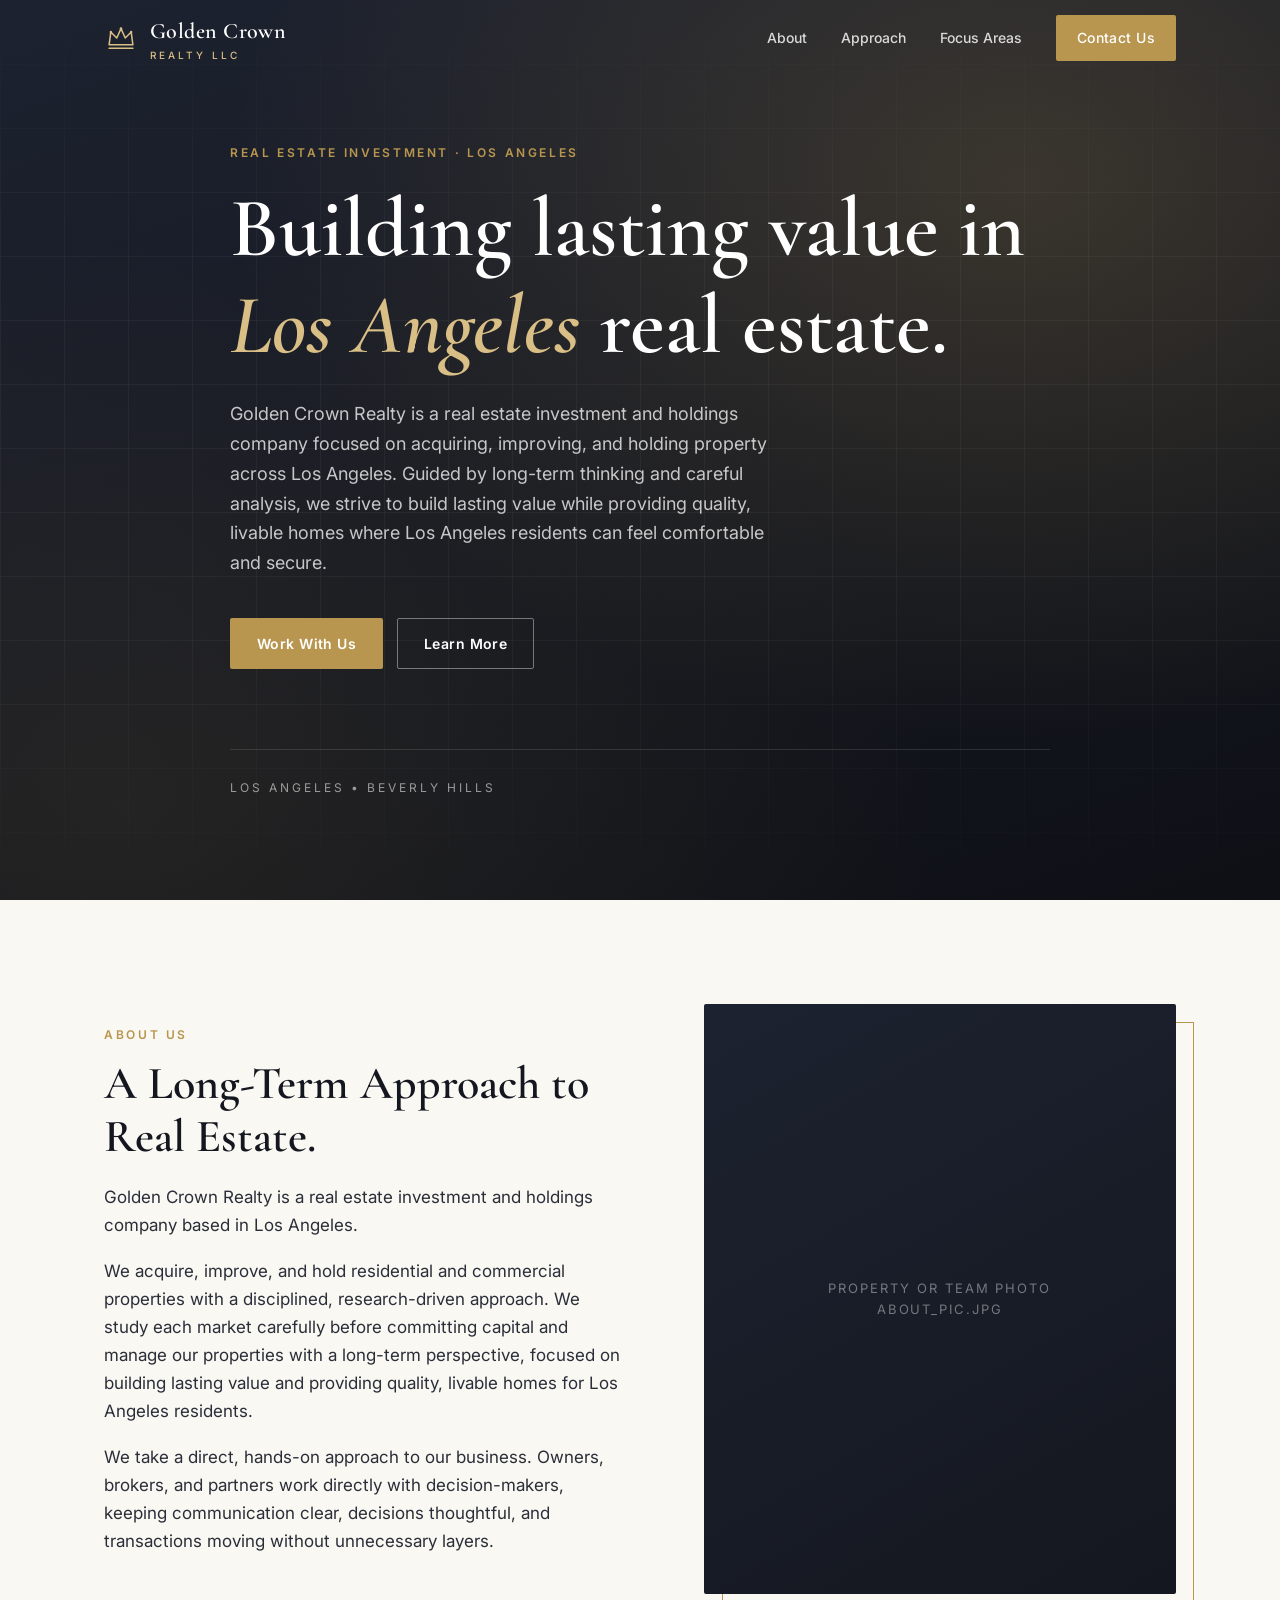
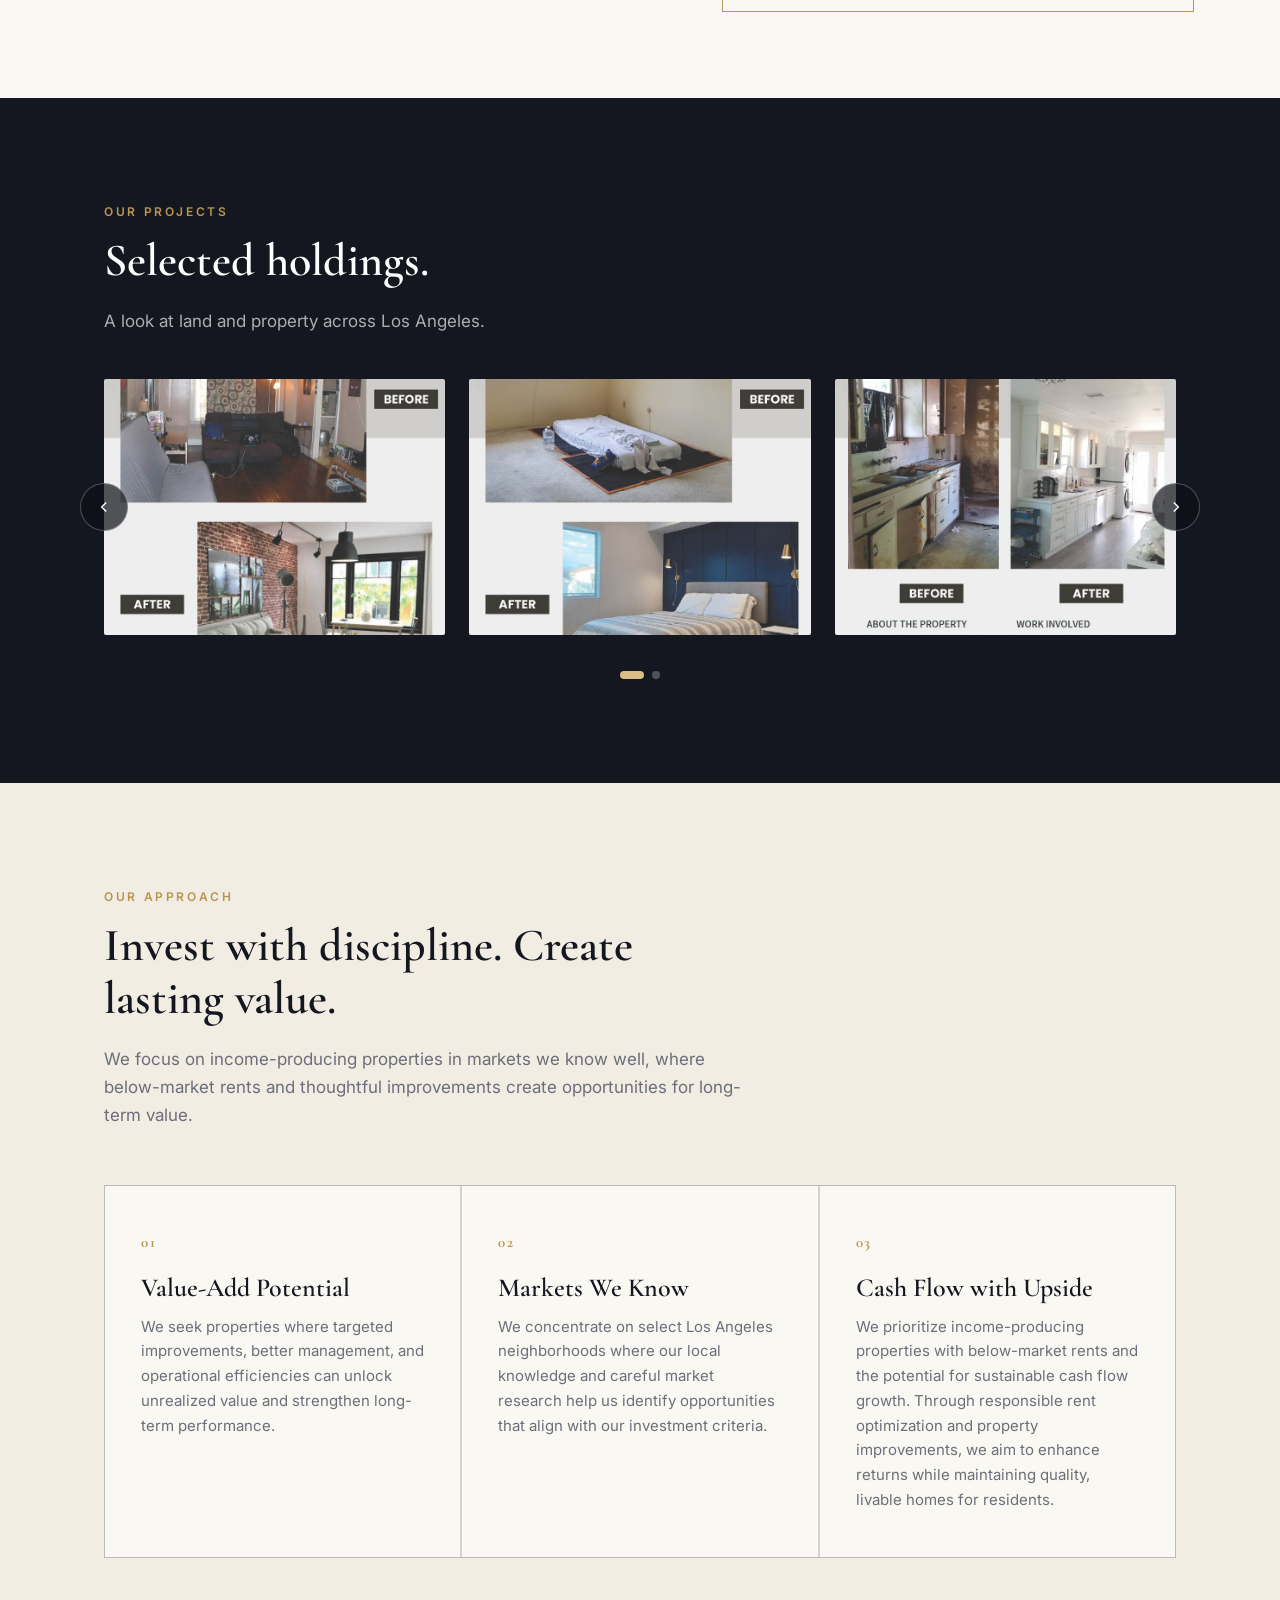
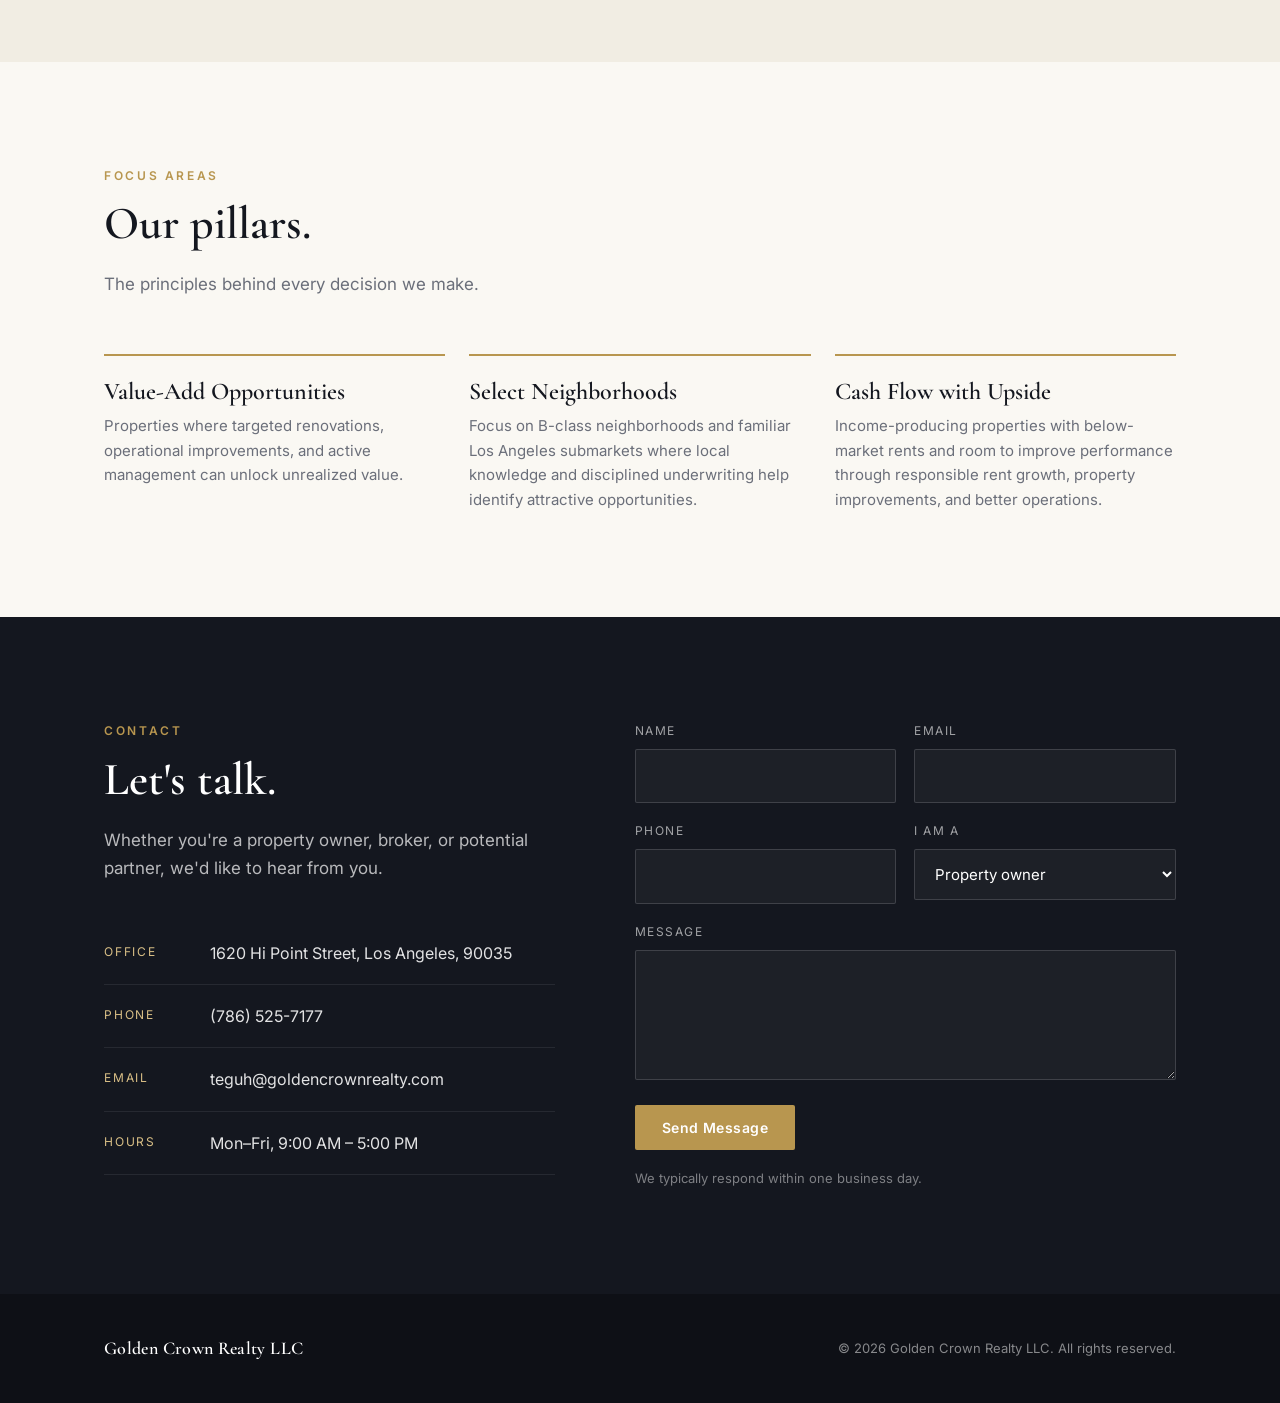
==== index.html @ a33cf779 "Update index.html" ====
<!doctype html>
<html lang="en">
<head>
<meta charset="utf-8">
<meta name="viewport" content="width=device-width, initial-scale=1">
<title>Golden Crown Realty | Los Angeles Real Estate Investment</title>
<meta name="description" content="Golden Crown Realty LLC is a family-owned real estate investment and holdings company focused on Los Angeles land and property.">
<link rel="preconnect" href="https://fonts.googleapis.com">
<link rel="preconnect" href="https://fonts.gstatic.com" crossorigin>
<link href="https://fonts.googleapis.com/css2?family=Cormorant+Garamond:wght@500;600;700&family=Inter:wght@400;500;600&display=swap" rel="stylesheet">
<style>
  /* ============ Theme ============ */
  :root {
    --ink: #14171f;
    --ink-2: #1d2230;
    --paper: #faf8f3;
    --paper-2: #f1ede3;
    --text: #2a2e38;
    --muted: #6b6f7a;
    --gold: #b8964f;
    --gold-light: #d9bf86;
    --line: rgba(20, 23, 31, 0.12);
    --serif: "Cormorant Garamond", Georgia, serif;
    --sans: "Inter", system-ui, -apple-system, sans-serif;
    --max: 1120px;
  }
  * { box-sizing: border-box; margin: 0; padding: 0; }
  html { scroll-behavior: smooth; }
  body { font-family: var(--sans); color: var(--text); background: var(--paper); line-height: 1.65; -webkit-font-smoothing: antialiased; }
  a { color: inherit; text-decoration: none; }
  img { max-width: 100%; display: block; }
  .wrap { max-width: var(--max); margin: 0 auto; padding: 0 24px; }
  .eyebrow { font-size: 12px; letter-spacing: .22em; text-transform: uppercase; color: var(--gold); font-weight: 600; }
  h1, h2, h3 { font-family: var(--serif); font-weight: 600; line-height: 1.15; color: var(--ink); }
  h2 { font-size: clamp(32px, 4vw, 46px); margin: 12px 0 20px; }
  section { padding: 104px 0; }

  /* Placeholder marker: delete the class once real content is in */
  .ph { background: rgba(184, 150, 79, .16); outline: 1px dashed var(--gold); border-radius: 3px; padding: 0 4px; }

  /* ============ Header ============ */
  header { position: fixed; inset: 0 0 auto 0; z-index: 50; transition: background .3s, box-shadow .3s; }
  header.scrolled { background: rgba(20, 23, 31, .96); box-shadow: 0 1px 0 rgba(255,255,255,.06); }
  .nav { display: flex; align-items: center; justify-content: space-between; height: 76px; }
  .brand { display: flex; align-items: center; gap: 12px; color: #fff; }
  .brand svg { width: 34px; height: 34px; }
  .brand-name { font-family: var(--serif); font-size: 22px; font-weight: 600; letter-spacing: .02em; }
  .brand-name span { display: block; font-family: var(--sans); font-size: 10px; letter-spacing: .3em; text-transform: uppercase; color: var(--gold-light); font-weight: 500; margin-top: -2px; }
  .links { display: flex; gap: 34px; align-items: center; }
  .links a { color: rgba(255,255,255,.82); font-size: 14px; font-weight: 500; transition: color .2s; }
  .links a:hover { color: var(--gold-light); }
  .btn { display: inline-block; padding: 13px 26px; font-size: 14px; font-weight: 600; letter-spacing: .03em; border-radius: 2px; transition: all .2s; cursor: pointer; border: 1px solid transparent; font-family: var(--sans); }
  .btn-gold { background: var(--gold); color: #fff; }
  .btn-gold:hover { background: #a3833f; }
  .btn-ghost { border-color: rgba(255,255,255,.4); color: #fff; }
  .btn-ghost:hover { border-color: var(--gold-light); color: var(--gold-light); }
  .links .btn { padding: 10px 20px; color: #fff; }
  .menu-toggle { display: none; background: none; border: 0; color: #fff; cursor: pointer; }

  /* ============ Hero ============ */
  .hero {
    position: relative; min-height: 100vh; display: flex; align-items: center; color: #fff; padding: 140px 0 100px;
    background:
      radial-gradient(ellipse at 80% 20%, rgba(184,150,79,.22), transparent 55%),
      radial-gradient(ellipse at 10% 90%, rgba(184,150,79,.10), transparent 50%),
      linear-gradient(160deg, #1d2230 0%, #14171f 60%, #0e1016 100%);
    overflow: hidden;
  }
  /* Swap in a property photo later:
     .hero { background: linear-gradient(rgba(14,16,22,.7), rgba(14,16,22,.85)), url('images/hero.jpg') center/cover; } */
  .hero-grid { position: absolute; inset: 0; opacity: .07;
    background-image: linear-gradient(rgba(255,255,255,.6) 1px, transparent 1px), linear-gradient(90deg, rgba(255,255,255,.6) 1px, transparent 1px);
    background-size: 64px 64px; mask-image: linear-gradient(to bottom, transparent, #000 30%, #000 70%, transparent); }
  .hero .wrap { position: relative; }
  .hero h1 { color: #fff; font-size: clamp(44px, 7vw, 84px); max-width: 820px; margin: 18px 0 26px; font-weight: 600; }
  .hero h1 em { font-style: italic; color: var(--gold-light); }
  .hero p { font-size: 18px; max-width: 560px; color: rgba(255,255,255,.75); margin-bottom: 40px; }
  .hero-ctas { display: flex; gap: 14px; flex-wrap: wrap; }
  .hero-areas { margin-top: 80px; padding-top: 28px; border-top: 1px solid rgba(255,255,255,.12); font-size: 12px; letter-spacing: .25em; text-transform: uppercase; color: rgba(255,255,255,.55); }

  /* ============ About ============ */
  .about-grid { display: grid; grid-template-columns: 1.1fr 1fr; gap: 80px; align-items: center; }
  .about-text p { margin-bottom: 18px; font-size: 17px; }
  .about-visual { position: relative; aspect-ratio: 4/5; background: linear-gradient(150deg, var(--ink-2), var(--ink)); border-radius: 2px; display: flex; align-items: center; justify-content: center; color: rgba(255,255,255,.4); font-size: 13px; letter-spacing: .15em; text-transform: uppercase; text-align: center; padding: 24px; }
  #about { overflow-x: clip; }
  .about-visual::after { content: ""; position: absolute; inset: 18px -18px -18px 18px; border: 1px solid var(--gold); z-index: -1; }

/* ============ Projects carousel ============ */
  .projects { background: var(--ink); color: #fff; }
  .proj-stage { position: relative; }
  .projects h2 { color: #fff; }
  .proj-head { margin-bottom: 44px; }
  .proj-head p { color: rgba(255,255,255,.65); font-size: 17px; max-width: 520px; }
  .proj-arrow { position: absolute; top: 50%; transform: translateY(-50%); z-index: 2; width: 48px; height: 48px; border-radius: 50%; border: 1px solid rgba(255,255,255,.25); background: rgba(14,16,22,.7); color: #fff; cursor: pointer; display: flex; align-items: center; justify-content: center; transition: all .2s; }
  .proj-arrow.prev { left: -24px; }
  .proj-arrow.next { right: -24px; }
  .proj-arrow:hover { border-color: var(--gold-light); color: var(--gold-light); }
  .proj-track { display: flex; gap: 24px; overflow-x: auto; scroll-snap-type: x mandatory; scroll-behavior: smooth; scrollbar-width: none; -webkit-overflow-scrolling: touch; }
  .proj-track::-webkit-scrollbar { display: none; }
  .proj-card { flex: 0 0 calc((100% - 48px) / 3); scroll-snap-align: start; }
  .proj-img { position: relative; aspect-ratio: 4/3; border-radius: 2px; overflow: hidden; background: linear-gradient(150deg, #262c3c, #1a1e29); display: flex; align-items: center; justify-content: center; color: rgba(255,255,255,.35); font-size: 12px; letter-spacing: .15em; text-transform: uppercase; }
  .proj-img img { position: absolute; inset: 0; width: 100%; height: 100%; object-fit: cover; transition: transform .6s ease; }
  .proj-card:hover .proj-img img { transform: scale(1.04); }
  .proj-dots { display: flex; justify-content: center; gap: 8px; margin-top: 36px; }
  .proj-dot { width: 8px; height: 8px; border-radius: 50%; border: 0; background: rgba(255,255,255,.25); cursor: pointer; padding: 0; transition: all .25s; }
  .proj-dot.active { background: var(--gold-light); width: 24px; border-radius: 4px; }

  /* ============ Approach ============ */
  .approach { background: var(--paper-2); }
  .section-head { max-width: 640px; margin-bottom: 56px; }
  .section-head p { color: var(--muted); font-size: 17px; }
  .cards { display: grid; grid-template-columns: repeat(3, 1fr); gap: 2px; background: var(--line); border: 1px solid var(--line); }
  .card { background: var(--paper); padding: 44px 36px; transition: background .25s; }
  .card:hover { background: #fff; }
  .card-num { font-family: var(--serif); font-size: 15px; color: var(--gold); font-weight: 700; letter-spacing: .1em; }
  .card h3 { font-size: 26px; margin: 18px 0 12px; }
  .card p { color: var(--muted); font-size: 15px; }

  /* ============ Areas ============ */
  .areas-list { display: grid; grid-template-columns: repeat(3, 1fr); gap: 24px; }
  .area { border-top: 2px solid var(--gold); padding-top: 22px; }
  .area h3 { font-size: 24px; margin-bottom: 8px; }
  .area p { color: var(--muted); font-size: 15px; }

  /* ============ Contact ============ */
  .contact { background: var(--ink); color: #fff; }
  .contact h2 { color: #fff; }
  .contact-grid { display: grid; grid-template-columns: 1fr 1.2fr; gap: 80px; }
  .contact-info p.lead { color: rgba(255,255,255,.7); font-size: 17px; margin-bottom: 40px; }
  .info-row { display: flex; gap: 16px; padding: 18px 0; border-bottom: 1px solid rgba(255,255,255,.08); }
  .info-row .k { width: 90px; flex-shrink: 0; font-size: 12px; letter-spacing: .15em; text-transform: uppercase; color: var(--gold-light); padding-top: 2px; }
  .info-row .v { color: rgba(255,255,255,.88); }
  .contact .ph { background: rgba(217,191,134,.14); outline-color: var(--gold-light); }
  form { display: grid; gap: 18px; }
  .row-2 { display: grid; grid-template-columns: 1fr 1fr; gap: 18px; }
  label { display: block; font-size: 12px; letter-spacing: .12em; text-transform: uppercase; color: rgba(255,255,255,.6); margin-bottom: 8px; }
  input, select, textarea { width: 100%; background: rgba(255,255,255,.04); border: 1px solid rgba(255,255,255,.15); color: #fff; padding: 14px 16px; font: inherit; font-size: 15px; border-radius: 2px; transition: border-color .2s; }
  select option { color: var(--ink); }
  input:focus, select:focus, textarea:focus { outline: none; border-color: var(--gold-light); }
  textarea { min-height: 130px; resize: vertical; }
  form .btn { justify-self: start; }
  .form-note { font-size: 13px; color: rgba(255,255,255,.45); }

  /* ============ Footer ============ */
  footer { background: #0e1016; color: rgba(255,255,255,.5); padding: 40px 0; font-size: 13px; }
  .foot { display: flex; justify-content: space-between; gap: 20px; flex-wrap: wrap; align-items: center; }
  .foot .brand-name { font-size: 18px; }

  /* ============ Reveal animation ============ */
  .reveal { opacity: 0; transform: translateY(24px); transition: opacity .8s ease, transform .8s ease; }
  .reveal.in { opacity: 1; transform: none; }
  @media (prefers-reduced-motion: reduce) { .reveal { opacity: 1; transform: none; transition: none; } html { scroll-behavior: auto; } }

  /* ============ Responsive ============ */
  @media (max-width: 900px) {
    section { padding: 80px 0; }
    .about-grid, .contact-grid { grid-template-columns: 1fr; gap: 56px; }
    .about-visual { aspect-ratio: 16/10; }
    .cards, .areas-list { grid-template-columns: 1fr; }
    .proj-card { flex-basis: calc((100% - 24px) / 2); }
    .menu-toggle { display: block; }
    .links { position: fixed; inset: 76px 0 auto 0; background: var(--ink); flex-direction: column; gap: 0; padding: 12px 24px 28px; display: none; }
    .links.open { display: flex; }
    .links a { padding: 14px 0; width: 100%; border-bottom: 1px solid rgba(255,255,255,.06); }
    .links .btn { margin-top: 16px; text-align: center; border: 0; }
  }
  @media (max-width: 560px) {
    .wrap { padding: 0 16px; }
    .row-2 { grid-template-columns: 1fr; }
    .proj-card { flex-basis: 85%; }
    .proj-arrow { display: none; }
  }
</style>
</head>
<body>

<!-- ================= HEADER ================= -->
<header id="top">
  <div class="wrap nav">
    <a href="#top" class="brand" aria-label="Golden Crown Realty home">
      <!-- Placeholder crown mark. Replace with the real logo (e.g. <img src="images/logo.svg">) -->
      <svg viewBox="0 0 40 40" fill="none" aria-hidden="true">
        <path d="M6 28 L8 13 L15 20 L20 9 L25 20 L32 13 L34 28 Z" stroke="#d9bf86" stroke-width="1.8" stroke-linejoin="round"/>
        <path d="M6 32 H34" stroke="#d9bf86" stroke-width="1.8" stroke-linecap="round"/>
        <circle cx="20" cy="9" r="1.6" fill="#d9bf86"/><circle cx="8" cy="13" r="1.4" fill="#d9bf86"/><circle cx="32" cy="13" r="1.4" fill="#d9bf86"/>
      </svg>
      <div class="brand-name">Golden Crown<span>Realty LLC</span></div>
    </a>
    <button class="menu-toggle" aria-label="Open menu" aria-expanded="false">
      <svg width="26" height="26" viewBox="0 0 24 24" fill="none" stroke="currentColor" stroke-width="1.8"><path d="M4 7h16M4 12h16M4 17h16"/></svg>
    </button>
    <nav class="links">
      <a href="#about">About</a>
      <a href="#approach">Approach</a>
      <a href="#focus">Focus Areas</a>
      <a href="#contact" class="btn btn-gold">Contact Us</a>
    </nav>
  </div>
</header>

<!-- ================= HERO ================= -->
<section class="hero">
  <div class="hero-grid"></div>
  <div class="wrap">
    <div class="eyebrow">Real Estate Investment &middot; Los Angeles</div>
    <h1>Building lasting value in <em>Los Angeles</em> real estate.</h1>
    <p>Golden Crown Realty is a real estate investment and holdings company focused on acquiring, improving, and holding property across Los Angeles. Guided by long-term thinking and careful analysis, we strive to build lasting value while providing quality, 
      livable homes where Los Angeles residents can feel comfortable and secure.</p>
    <div class="hero-ctas">
      <a href="#contact" class="btn btn-gold">Work With Us</a>
      <a href="#about" class="btn btn-ghost">Learn More</a>
    </div>
    <div class="hero-areas">Los Angeles &bull; Beverly Hills</div>
  </div>
</section>

<!-- ================= ABOUT ================= -->
<section id="about">
  <div class="wrap about-grid">
    <div class="about-text reveal">
      <div class="eyebrow">About Us</div>
      <h2>A Long-Term Approach to Real Estate.</h2>
      <p>Golden Crown Realty is a real estate investment and holdings company based in Los Angeles.</p>
      <p>We acquire, improve, and hold residential and commercial properties with a disciplined, research-driven approach. We study each market carefully before committing capital and manage our properties with 
        a long-term perspective, focused on building lasting value and providing quality, livable homes for Los Angeles residents.</p>
      <p>We take a direct, hands-on approach to our business. Owners, brokers, and partners work directly with decision-makers, keeping communication clear, decisions thoughtful, and transactions moving without unnecessary layers.</p>
    </div>
    <div class="about-visual reveal">Property or team photo<br>about_pic.jpg</div>
  </div>
</section>

<!-- ================= PROJECTS CAROUSEL ================= -->
<!-- Photos only. Copy one <div class="proj-card"> block per photo, then uncomment its <img> line. -->
<section id="projects" class="projects">
  <div class="wrap">
    <div class="proj-head reveal">
      <div class="eyebrow">Our Projects</div>
      <h2>Selected holdings.</h2>
      <p>A look at land and property across Los Angeles.</p>
    </div>
    <div class="proj-stage">
      <button class="proj-arrow prev" data-dir="-1" aria-label="Previous photo"><svg width="18" height="18" viewBox="0 0 24 24" fill="none" stroke="currentColor" stroke-width="2"><path d="M15 18l-6-6 6-6"/></svg></button>
      <div class="proj-track">
      <div class="proj-card">
        <div class="proj-img">Photo 1
          <img src="proj1.jpg" alt="Golden Crown Realty project">
        </div>
      </div>
      <div class="proj-card">
        <div class="proj-img">Photo 2
          <img src="proj2.jpg" alt="Golden Crown Realty project">
        </div>
      </div>
      <div class="proj-card">
        <div class="proj-img">Photo 3
          <img src="proj3.jpg" alt="Golden Crown Realty project">
        </div>
      </div>
      <div class="proj-card">
        <div class="proj-img">Photo 4
         <img src="proj4.jpg" alt="Golden Crown Realty project">
        </div>
      </div>
      </div>
      <button class="proj-arrow next" data-dir="1" aria-label="Next photo"><svg width="18" height="18" viewBox="0 0 24 24" fill="none" stroke="currentColor" stroke-width="2"><path d="M9 18l6-6-6-6"/></svg></button>
    </div>
    <div class="proj-dots" aria-hidden="true"></div>
  </div>
</section>

<!-- ================= APPROACH ================= -->
<section id="approach" class="approach">
  <div class="wrap">
    <div class="section-head reveal">
      <div class="eyebrow">Our Approach</div>
      <h2>Invest with discipline. Create lasting value.</h2>
      <p>We focus on income-producing properties in markets we know well, where below-market rents and thoughtful improvements create opportunities for long-term value.</p>
    </div>
    <div class="cards">
      <div class="card reveal">
        <div class="card-num">01</div>
        <h3>Value-Add Potential</h3>
        <p>We seek properties where targeted improvements, better management, and operational efficiencies can unlock unrealized value and strengthen long-term performance.</p>
      </div>
      <div class="card reveal">
        <div class="card-num">02</div>
        <h3>Markets We Know</h3>
        <p>We concentrate on select Los Angeles neighborhoods where our local knowledge and careful market research help us identify opportunities that align with our investment criteria.</p>
      </div>
      <div class="card reveal">
        <div class="card-num">03</div>
        <h3>Cash Flow with Upside</h3>
        <p>We prioritize income-producing properties with below-market rents and the potential for sustainable cash flow growth. Through responsible rent optimization and property improvements, we aim to enhance returns while maintaining quality, livable homes for residents.</p>
      </div>
    </div>
  </div>
</section>

<!-- ================= FOCUS AREAS ================= -->
<section id="focus">
  <div class="wrap">
    <div class="section-head reveal">
      <div class="eyebrow">Focus Areas</div>
      <h2>Our pillars.</h2>
      <p>The principles behind every decision we make.</p>
    </div>
    <div class="areas-list">
      <div class="area reveal"><h3>⁠Value-Add Opportunities</h3><p>Properties where targeted renovations, operational improvements, and active management can unlock unrealized value.</p></div>
      <div class="area reveal"><h3>Select Neighborhoods</h3><p>Focus on B-class neighborhoods and familiar Los Angeles submarkets where local knowledge and disciplined underwriting help identify attractive opportunities.</p></div>
      <div class="area reveal"><h3>Cash Flow with Upside</h3><p>Income-producing properties with below-market rents and room to improve performance through responsible rent growth, property improvements, and better operations.</p></div>
    </div>
  </div>
</section>

<!-- ================= CONTACT ================= -->
<section id="contact" class="contact">
  <div class="wrap contact-grid">
    <div class="contact-info reveal">
      <div class="eyebrow">Contact</div>
      <h2>Let's talk.</h2>
      <p class="lead">Whether you're a property owner, broker, or potential partner, we'd like to hear from you.</p>
      <div class="info-row"><div class="k">Office</div><div class="v">1620 Hi Point Street, Los Angeles, 90035</div></div>
      <div class="info-row"><div class="k">Phone</div><div class="v">(786) 525-7177</div></div>
      <div class="info-row"><div class="k">Email</div><div class="v">teguh@goldencrownrealty.com</div></div>
      <div class="info-row"><div class="k">Hours</div><div class="v">Mon&ndash;Fri, 9:00 AM &ndash; 5:00 PM</div></div>
    </div>

    <!--
      FORM SETUP: static sites can't send email on their own.
      Easiest options:
        - Netlify: add  data-netlify="true"  to the <form> tag and host on Netlify. Submissions appear in the Netlify dashboard.
        - Formspree: sign up free at formspree.io and replace the action URL below with your form endpoint.
    -->
    <form class="reveal" action="https://formspree.io/f/YOUR_FORM_ID" method="POST">
      <div class="row-2">
        <div><label for="name">Name</label><input id="name" name="name" required></div>
        <div><label for="email">Email</label><input id="email" name="email" type="email" required></div>
      </div>
      <div class="row-2">
        <div><label for="phone">Phone</label><input id="phone" name="phone" type="tel"></div>
        <div>
          <label for="topic">I am a</label>
          <select id="topic" name="topic">
            <option>Property owner</option>
            <option>Broker / agent</option>
            <option>Investor / partner</option>
            <option>Other</option>
          </select>
        </div>
      </div>
      <div><label for="message">Message</label><textarea id="message" name="message" required></textarea></div>
      <button type="submit" class="btn btn-gold">Send Message</button>
      <p class="form-note">We typically respond within one business day.</p>
    </form>
  </div>
</section>

<!-- ================= FOOTER ================= -->
<footer>
  <div class="wrap foot">
    <div class="brand-name" style="color:#fff">Golden Crown Realty LLC</div>
    <div>&copy; <span id="year">2026</span> Golden Crown Realty LLC. All rights reserved.</div>
  </div>
</footer>

<script>
  // Header background on scroll
  const header = document.querySelector('header');
  const onScroll = () => header.classList.toggle('scrolled', window.scrollY > 40);
  onScroll(); window.addEventListener('scroll', onScroll, { passive: true });

  // Mobile menu
  const toggle = document.querySelector('.menu-toggle');
  const links = document.querySelector('.links');
  toggle.addEventListener('click', () => {
    const open = links.classList.toggle('open');
    toggle.setAttribute('aria-expanded', open);
    header.classList.add('scrolled');
  });
  links.querySelectorAll('a').forEach(a => a.addEventListener('click', () => links.classList.remove('open')));

  // Reveal on scroll
  const io = new IntersectionObserver(entries => {
    entries.forEach(e => { if (e.isIntersecting) { e.target.classList.add('in'); io.unobserve(e.target); } });
  }, { threshold: 0.12 });
  document.querySelectorAll('.reveal').forEach(el => io.observe(el));

  // Projects carousel: auto-advances, loops, pauses on hover/touch/focus
  (() => {
    const track = document.querySelector('.proj-track');
    if (!track) return;
    const cards = [...track.children];
    const dotsWrap = document.querySelector('.proj-dots');
    const stepSize = () => cards[0].offsetWidth + parseFloat(getComputedStyle(track).gap || 0);
    const maxScroll = () => track.scrollWidth - track.clientWidth;
    const go = dir => {
      if (dir > 0 && track.scrollLeft >= maxScroll() - 5) track.scrollTo({ left: 0 });
      else if (dir < 0 && track.scrollLeft <= 5) track.scrollTo({ left: maxScroll() });
      else track.scrollBy({ left: dir * stepSize() });
    };
    // dots: one per reachable position
    const buildDots = () => {
      const count = Math.round(maxScroll() / stepSize()) + 1;
      dotsWrap.innerHTML = '';
      for (let i = 0; i < count; i++) {
        const d = document.createElement('button');
        d.className = 'proj-dot';
        d.addEventListener('click', () => track.scrollTo({ left: i * stepSize() }));
        dotsWrap.appendChild(d);
      }
      updateDots();
    };
    const updateDots = () => {
      const i = Math.round(track.scrollLeft / stepSize());
      [...dotsWrap.children].forEach((d, n) => d.classList.toggle('active', n === i));
    };
    track.addEventListener('scroll', updateDots, { passive: true });
    window.addEventListener('resize', buildDots);
    buildDots();
    document.querySelectorAll('.proj-arrow').forEach(b => b.addEventListener('click', () => { go(+b.dataset.dir); pause(8000); }));

    // autoplay
    const reduced = window.matchMedia('(prefers-reduced-motion: reduce)').matches;
    let held = false, until = 0;
    const pause = ms => { until = Date.now() + ms; };
    const section = document.getElementById('projects');
    section.addEventListener('mouseenter', () => held = true);
    section.addEventListener('mouseleave', () => held = false);
    section.addEventListener('focusin', () => held = true);
    section.addEventListener('focusout', () => held = false);
    track.addEventListener('touchstart', () => pause(8000), { passive: true });
    if (!reduced) setInterval(() => {
      if (held || document.hidden || Date.now() < until) return;
      go(1);
    }, 4500);
  })();

  document.getElementById('year').textContent = new Date().getFullYear();
</script>
</body>
</html>
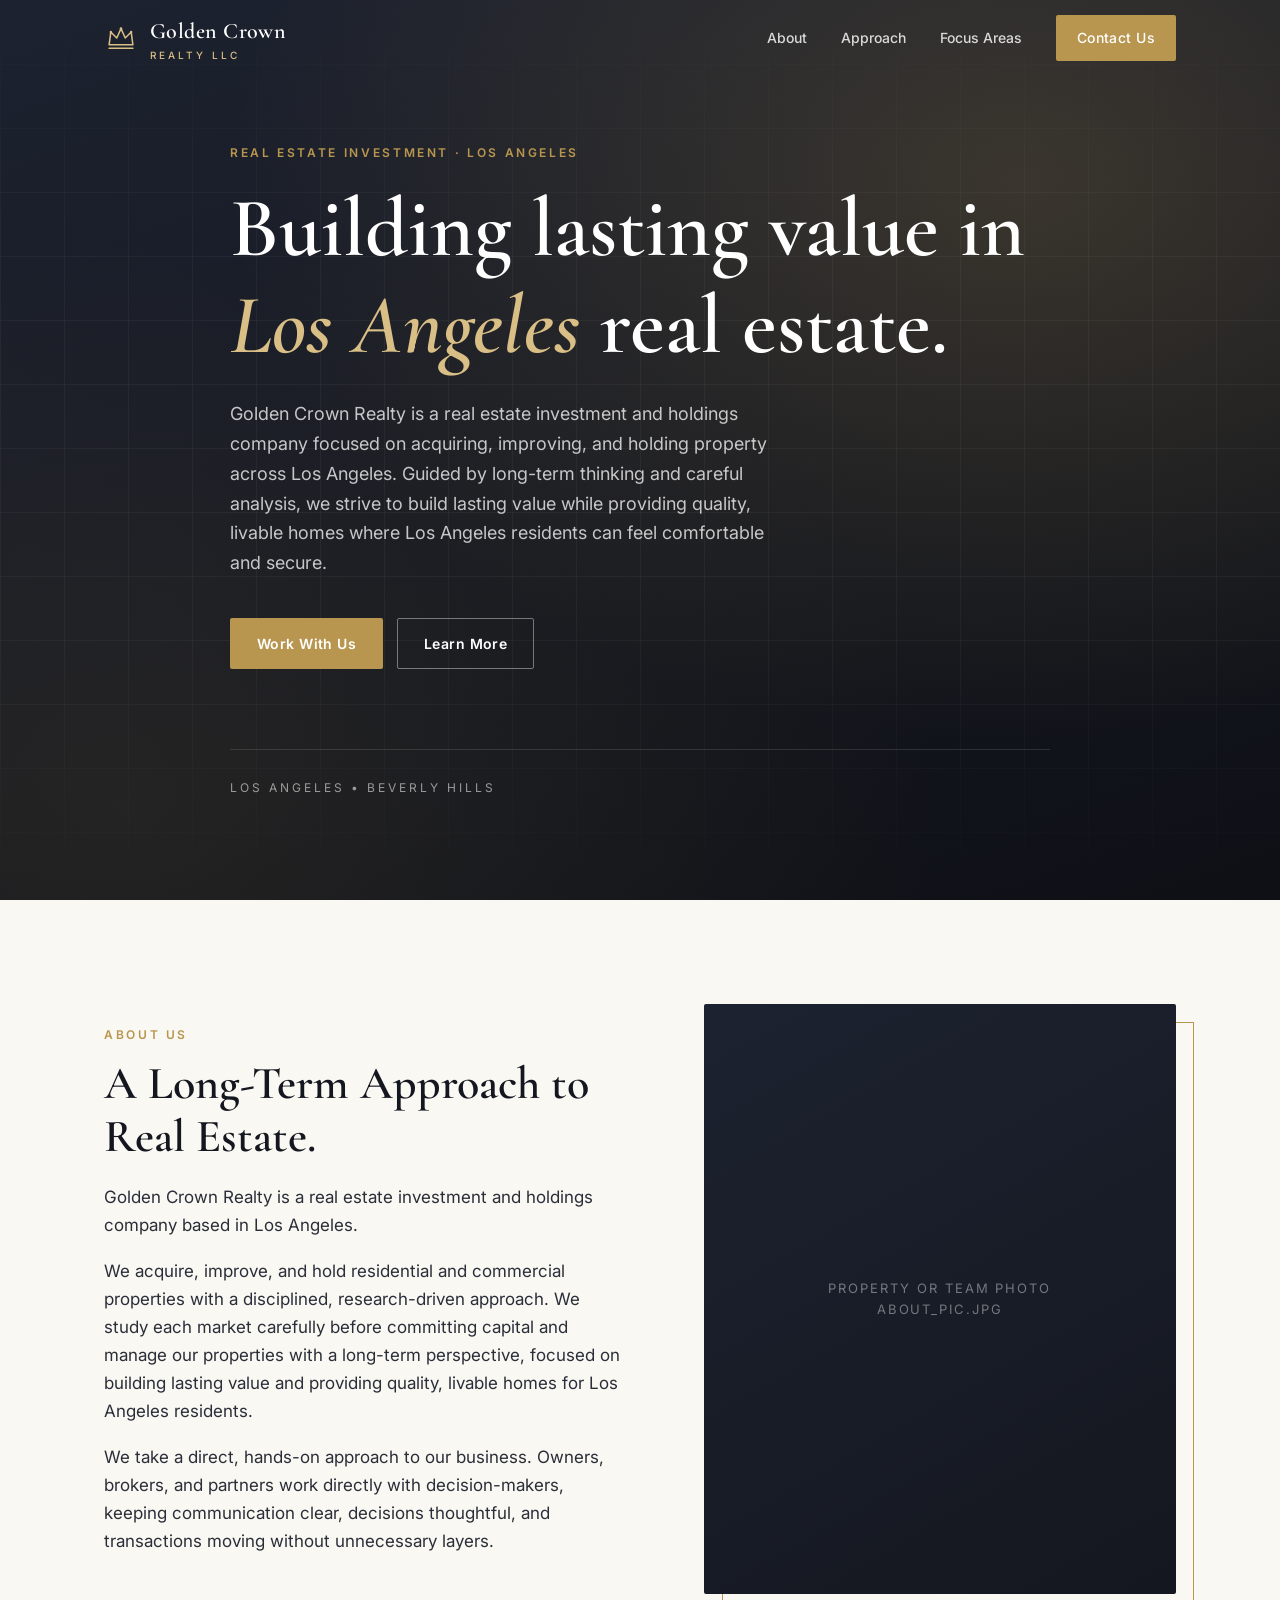
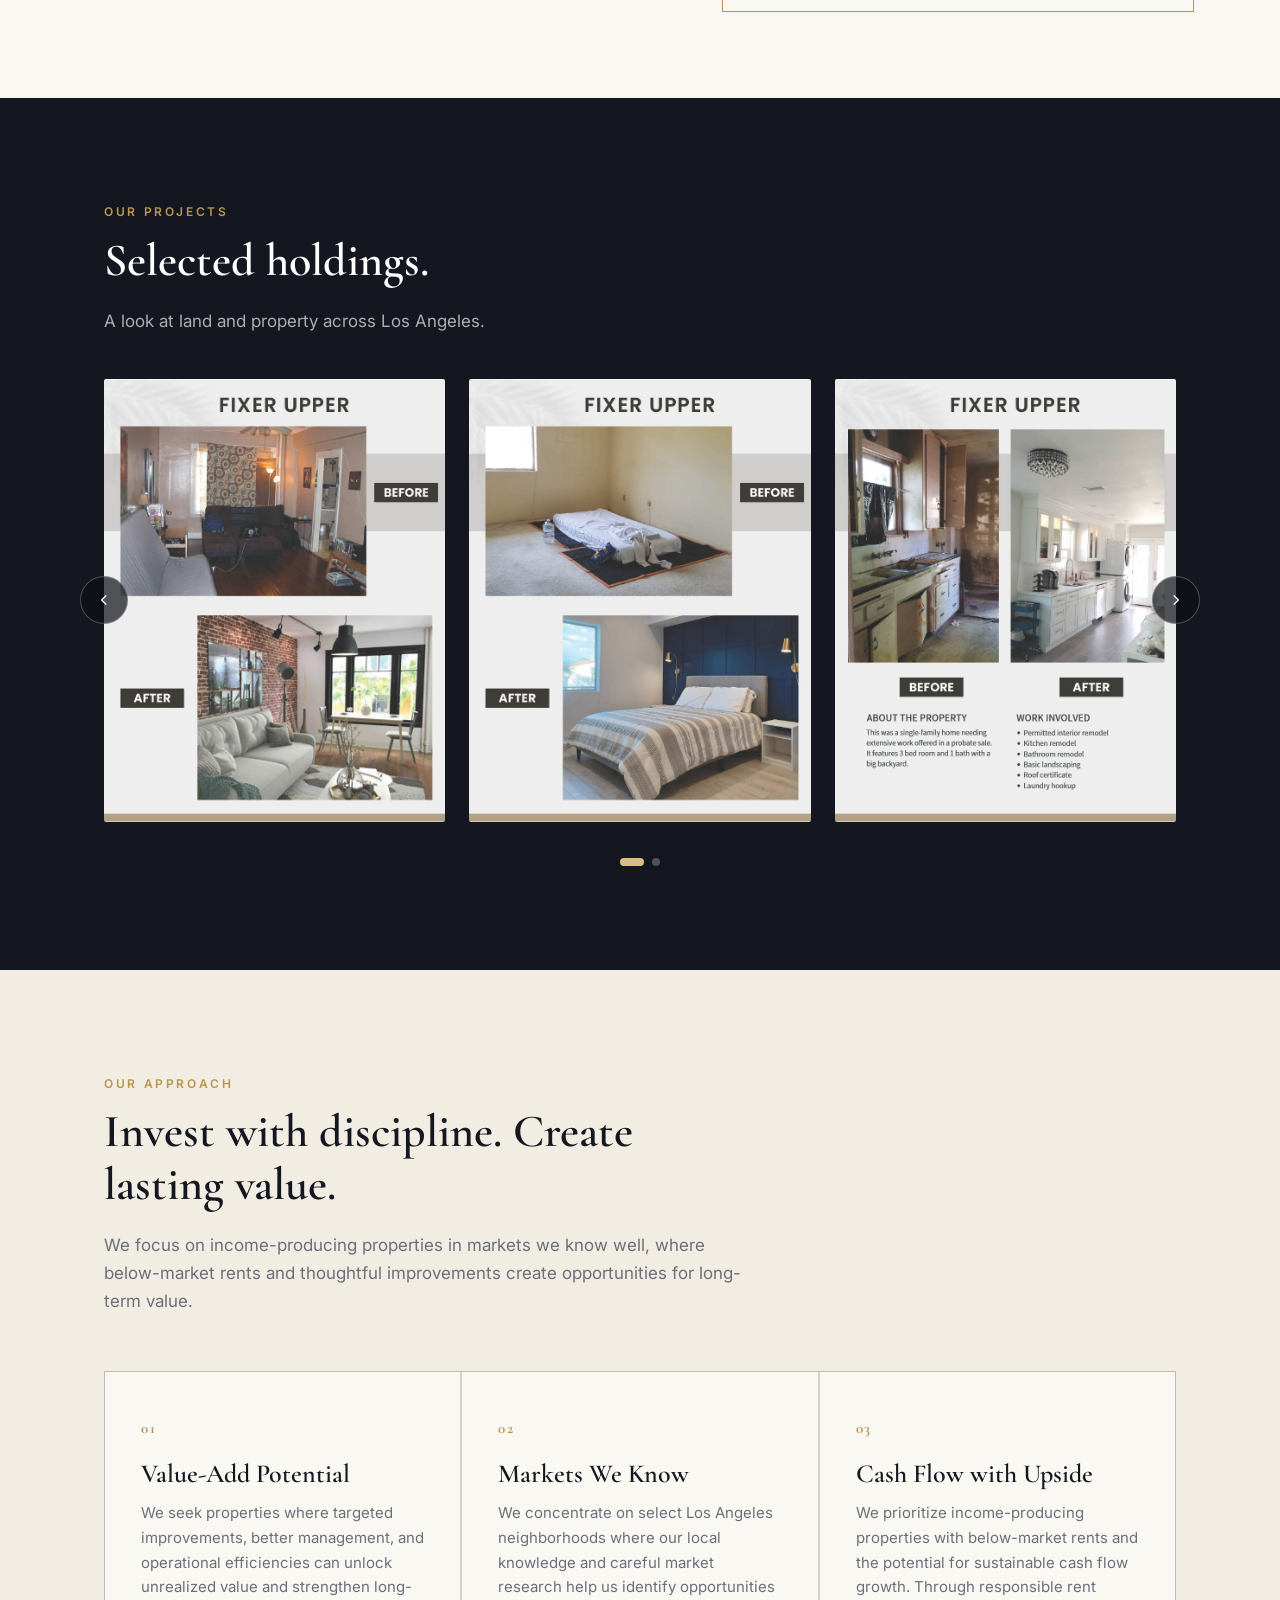
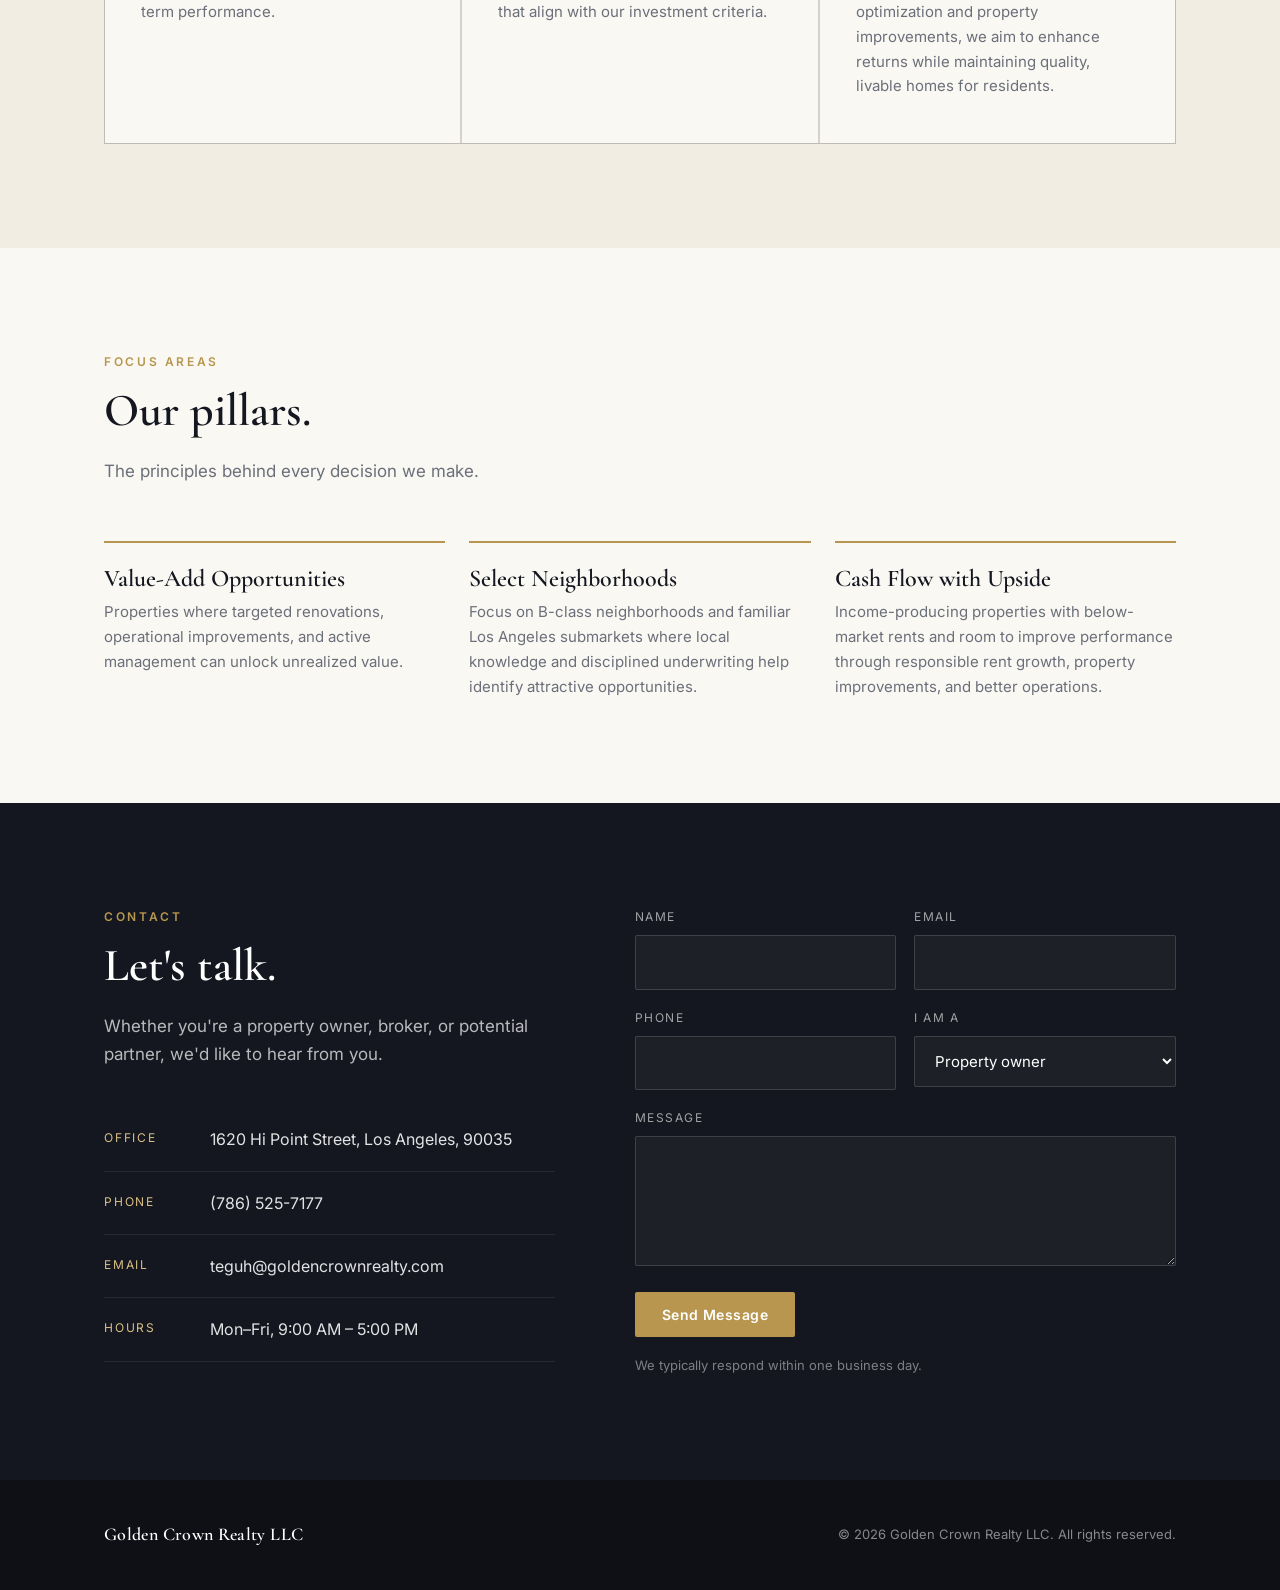
==== commit 5f11acfe: "Update index.html" ====
--- a/index.html
+++ b/index.html
@@ -98,7 +98,7 @@
   .proj-track { display: flex; gap: 24px; overflow-x: auto; scroll-snap-type: x mandatory; scroll-behavior: smooth; scrollbar-width: none; -webkit-overflow-scrolling: touch; }
   .proj-track::-webkit-scrollbar { display: none; }
   .proj-card { flex: 0 0 calc((100% - 48px) / 3); scroll-snap-align: start; }
-  .proj-img { position: relative; aspect-ratio: 4/3; border-radius: 2px; overflow: hidden; background: linear-gradient(150deg, #262c3c, #1a1e29); display: flex; align-items: center; justify-content: center; color: rgba(255,255,255,.35); font-size: 12px; letter-spacing: .15em; text-transform: uppercase; }
+  .proj-img { position: relative; aspect-ratio: 790/1024; border-radius: 2px; overflow: hidden; background: linear-gradient(150deg, #262c3c, #1a1e29); display: flex; align-items: center; justify-content: center; color: rgba(255,255,255,.35); font-size: 12px; letter-spacing: .15em; text-transform: uppercase; }
   .proj-img img { position: absolute; inset: 0; width: 100%; height: 100%; object-fit: cover; transition: transform .6s ease; }
   .proj-card:hover .proj-img img { transform: scale(1.04); }
   .proj-dots { display: flex; justify-content: center; gap: 8px; margin-top: 36px; }
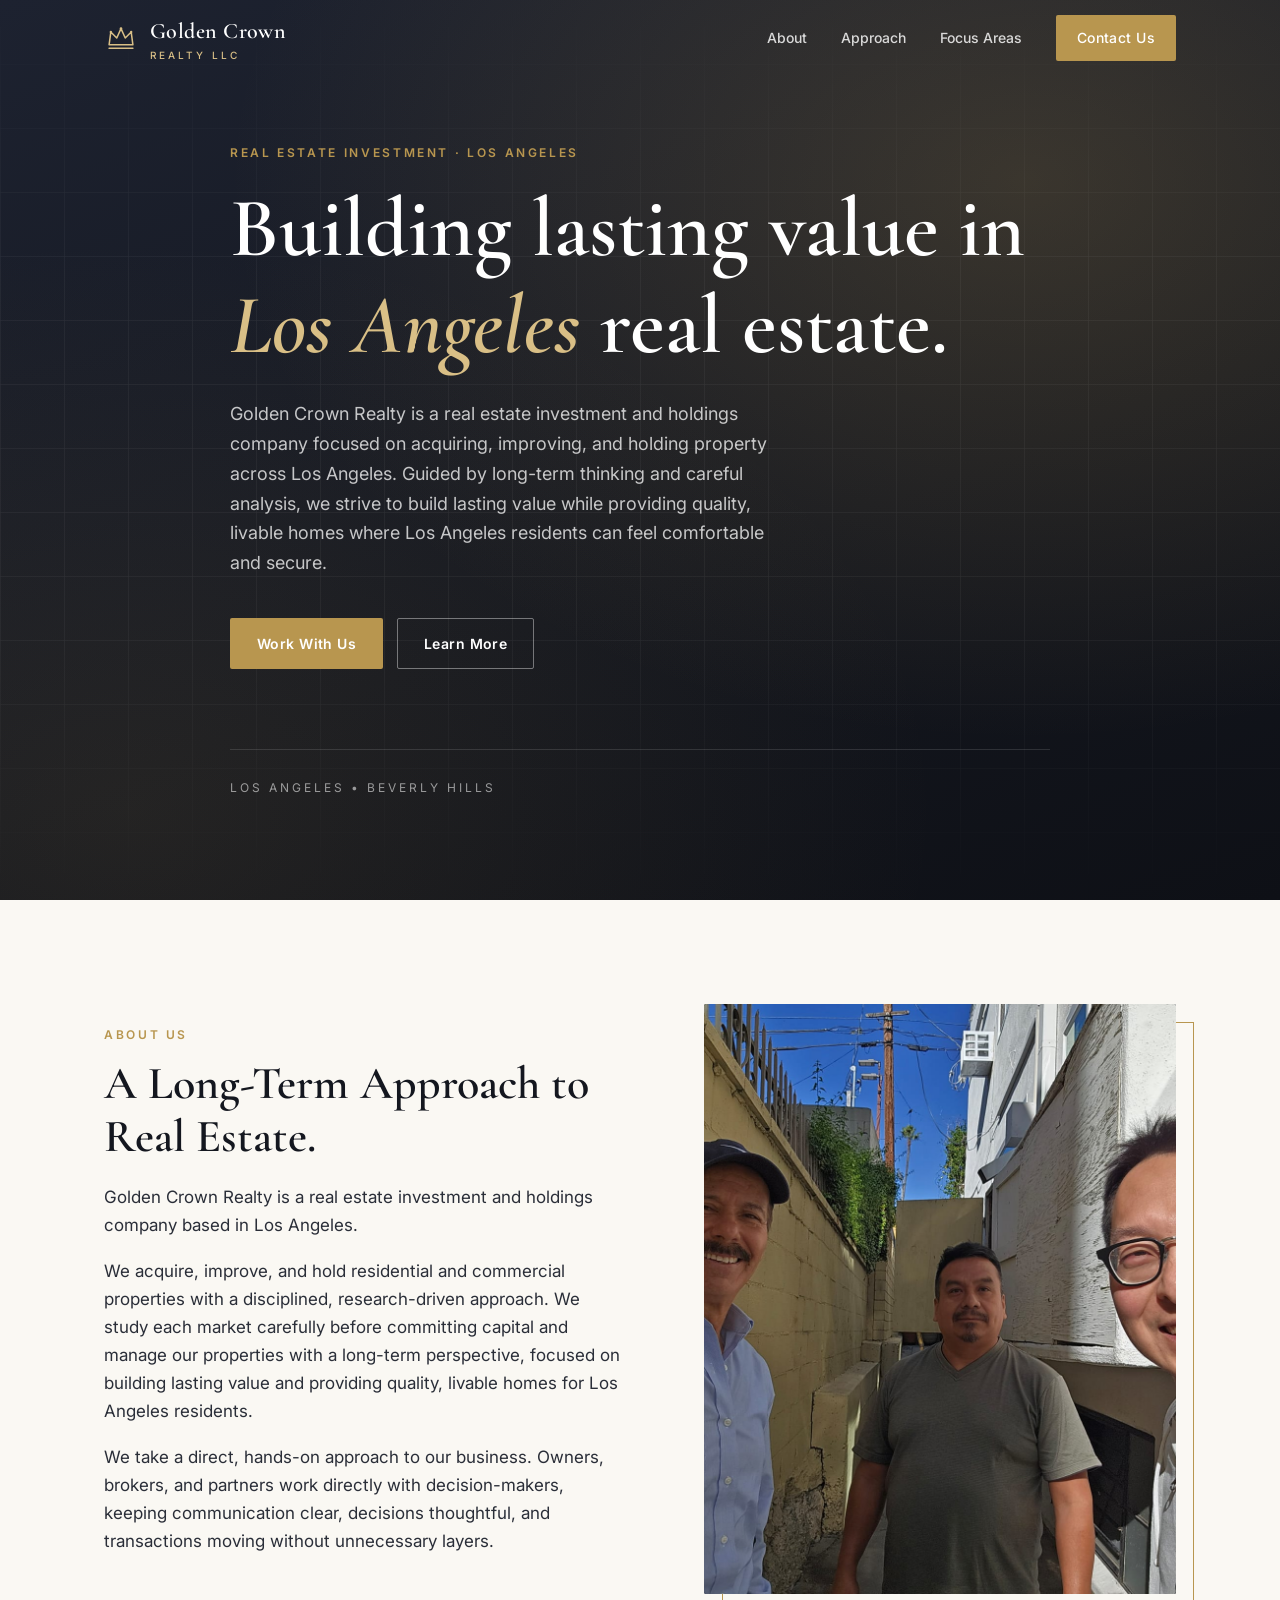
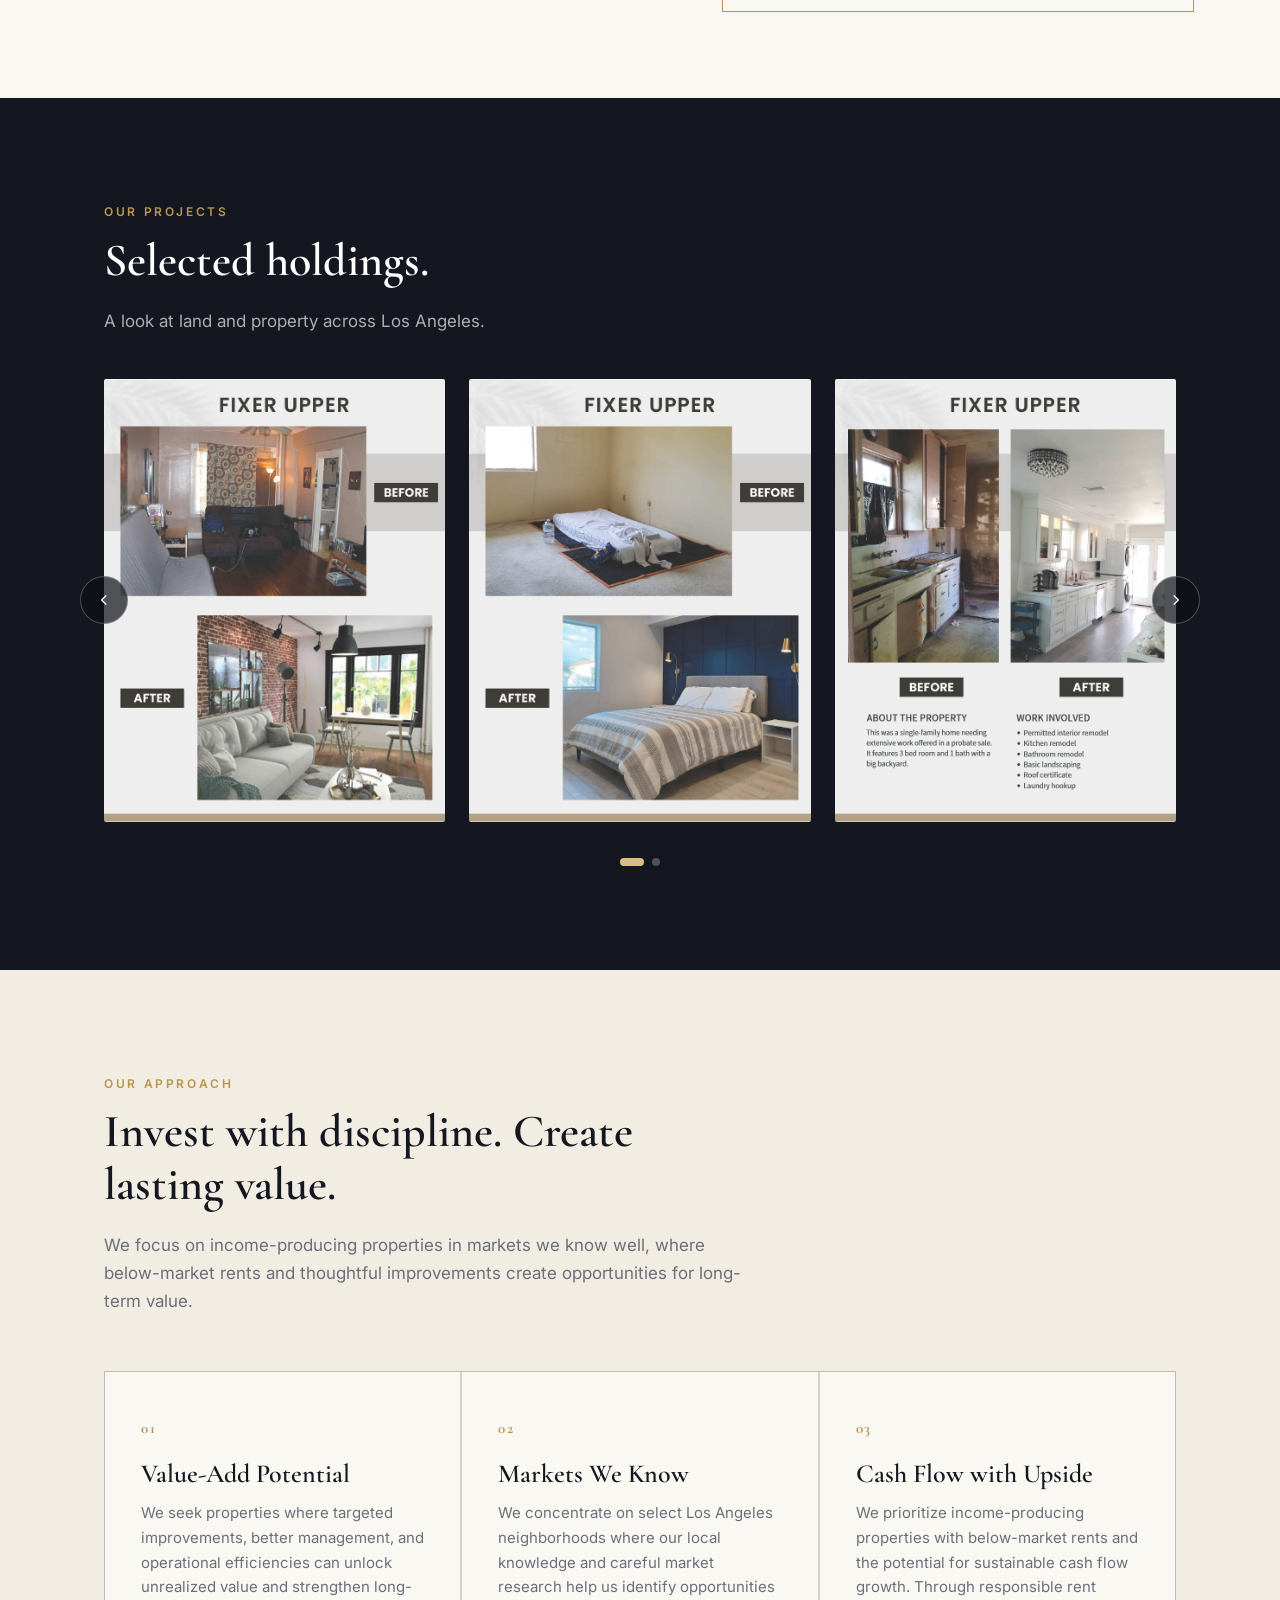
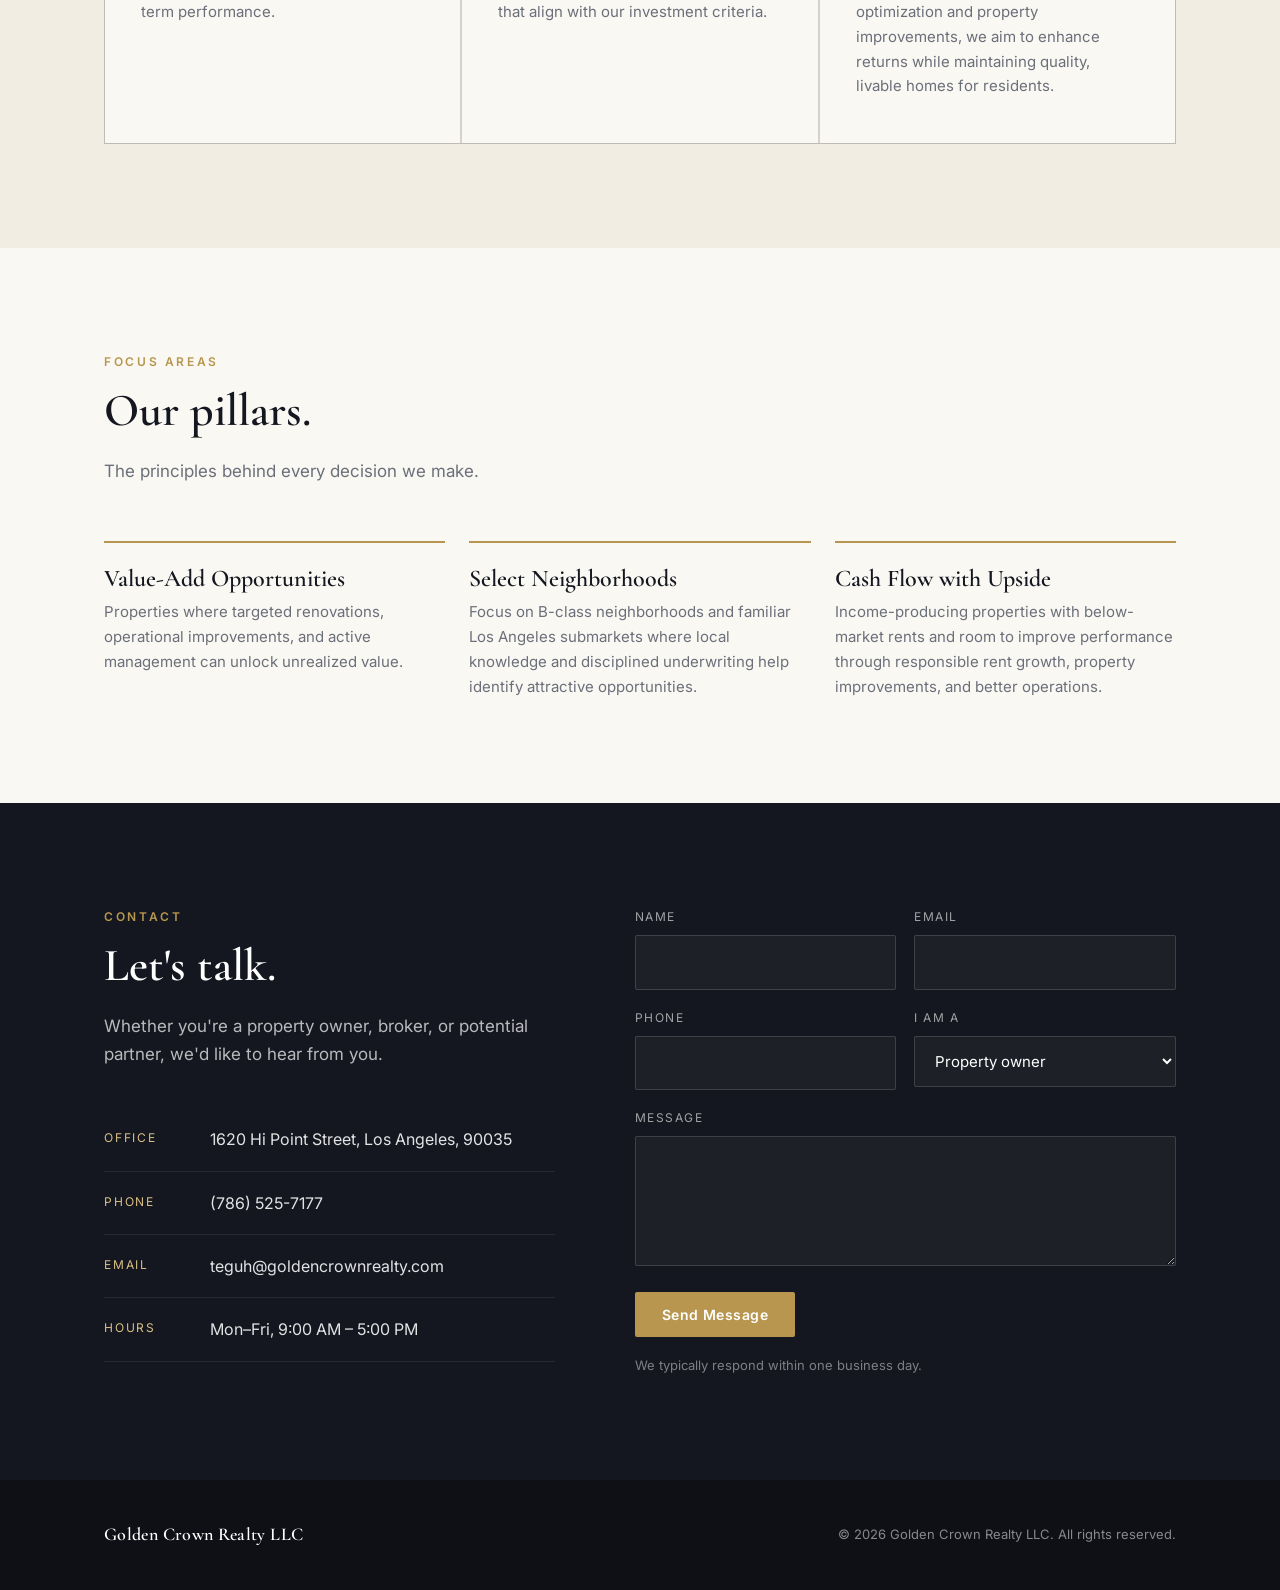
==== commit acb5382e: "Update index.html" ====
--- a/index.html
+++ b/index.html
@@ -84,6 +84,7 @@
   .about-visual { position: relative; aspect-ratio: 4/5; background: linear-gradient(150deg, var(--ink-2), var(--ink)); border-radius: 2px; display: flex; align-items: center; justify-content: center; color: rgba(255,255,255,.4); font-size: 13px; letter-spacing: .15em; text-transform: uppercase; text-align: center; padding: 24px; }
   #about { overflow-x: clip; }
   .about-visual::after { content: ""; position: absolute; inset: 18px -18px -18px 18px; border: 1px solid var(--gold); z-index: -1; }
+  .about-visual img { position: absolute; inset: 0; width: 100%; height: 100%; object-fit: cover; border-radius: 2px; }
 
 /* ============ Projects carousel ============ */
   .projects { background: var(--ink); color: #fff; }
@@ -225,7 +226,7 @@
         a long-term perspective, focused on building lasting value and providing quality, livable homes for Los Angeles residents.</p>
       <p>We take a direct, hands-on approach to our business. Owners, brokers, and partners work directly with decision-makers, keeping communication clear, decisions thoughtful, and transactions moving without unnecessary layers.</p>
     </div>
-    <div class="about-visual reveal">Property or team photo<br>about_pic.jpg</div>
+    <div class="about-visual reveal"><img src="about_pic.jpg" alt="Golden Crown Realty About"></div>
   </div>
 </section>
 
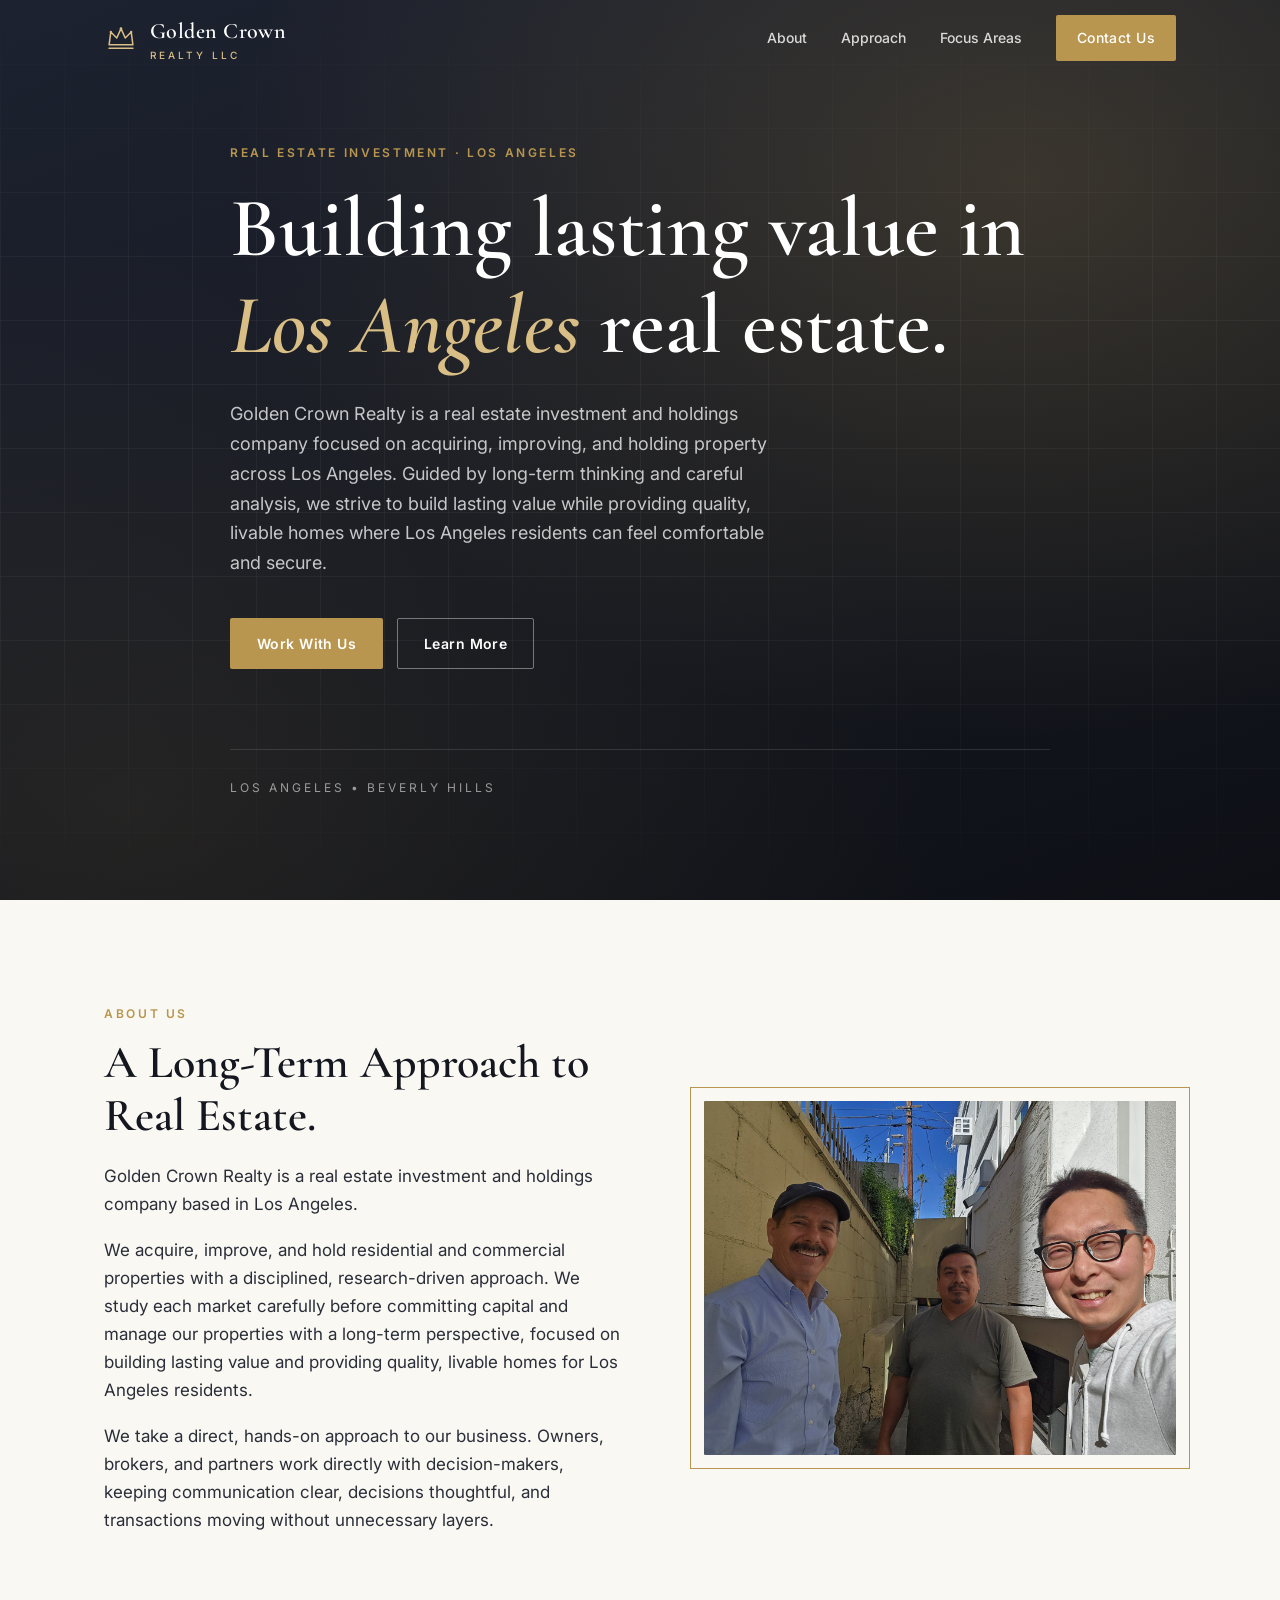
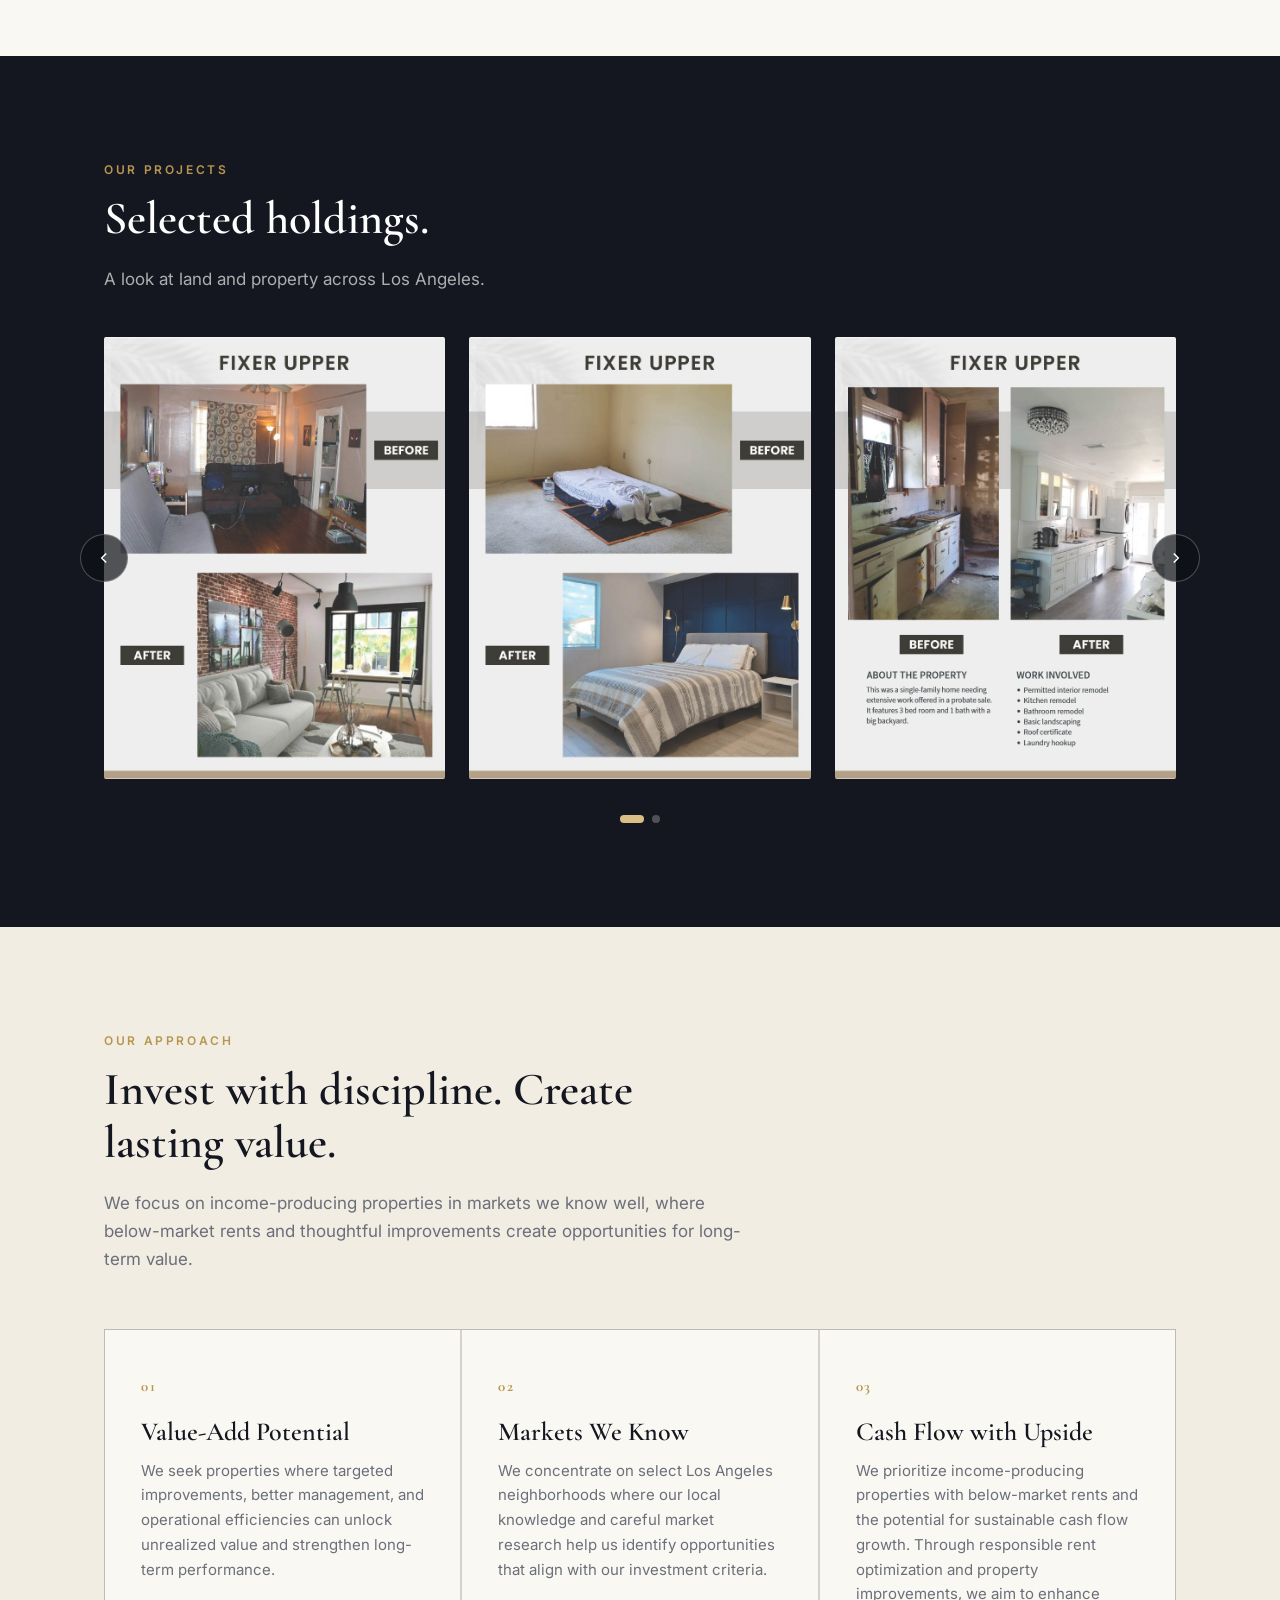
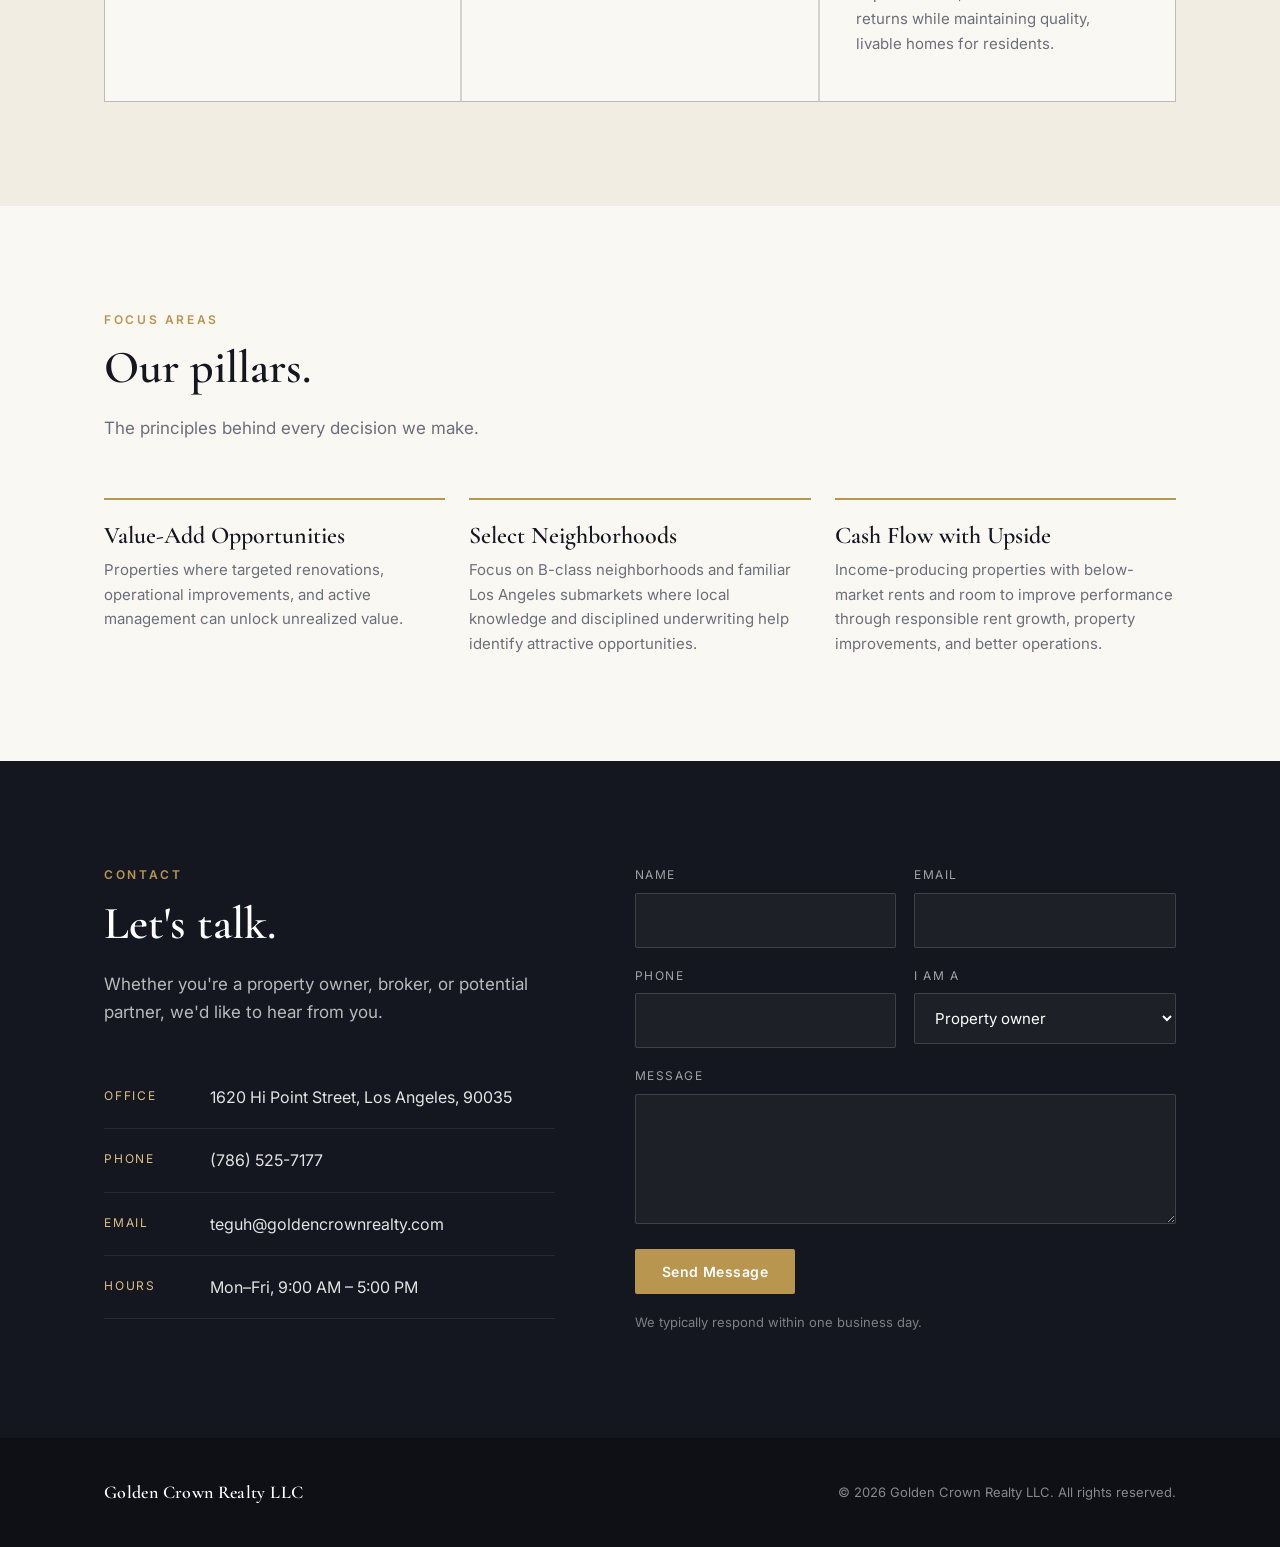
==== commit e28a02ba: "Update index.html" ====
--- a/index.html
+++ b/index.html
@@ -81,9 +81,9 @@
   /* ============ About ============ */
   .about-grid { display: grid; grid-template-columns: 1.1fr 1fr; gap: 80px; align-items: center; }
   .about-text p { margin-bottom: 18px; font-size: 17px; }
-  .about-visual { position: relative; aspect-ratio: 4/5; background: linear-gradient(150deg, var(--ink-2), var(--ink)); border-radius: 2px; display: flex; align-items: center; justify-content: center; color: rgba(255,255,255,.4); font-size: 13px; letter-spacing: .15em; text-transform: uppercase; text-align: center; padding: 24px; }
+  .about-visual { position: relative; aspect-ratio: 4/3; background: linear-gradient(150deg, var(--ink-2), var(--ink)); border-radius: 2px; display: flex; align-items: center; justify-content: center; color: rgba(255,255,255,.4); font-size: 13px; letter-spacing: .15em; text-transform: uppercase; text-align: center; padding: 24px; }
   #about { overflow-x: clip; }
-  .about-visual::after { content: ""; position: absolute; inset: 18px -18px -18px 18px; border: 1px solid var(--gold); z-index: -1; }
+  .about-visual::after { content: ""; position: absolute; inset: -14px; border: 1px solid var(--gold); z-index: -1; }
   .about-visual img { position: absolute; inset: 0; width: 100%; height: 100%; object-fit: cover; border-radius: 2px; }
 
 /* ============ Projects carousel ============ */
@@ -156,7 +156,6 @@
   @media (max-width: 900px) {
     section { padding: 80px 0; }
     .about-grid, .contact-grid { grid-template-columns: 1fr; gap: 56px; }
-    .about-visual { aspect-ratio: 16/10; }
     .cards, .areas-list { grid-template-columns: 1fr; }
     .proj-card { flex-basis: calc((100% - 24px) / 2); }
     .menu-toggle { display: block; }
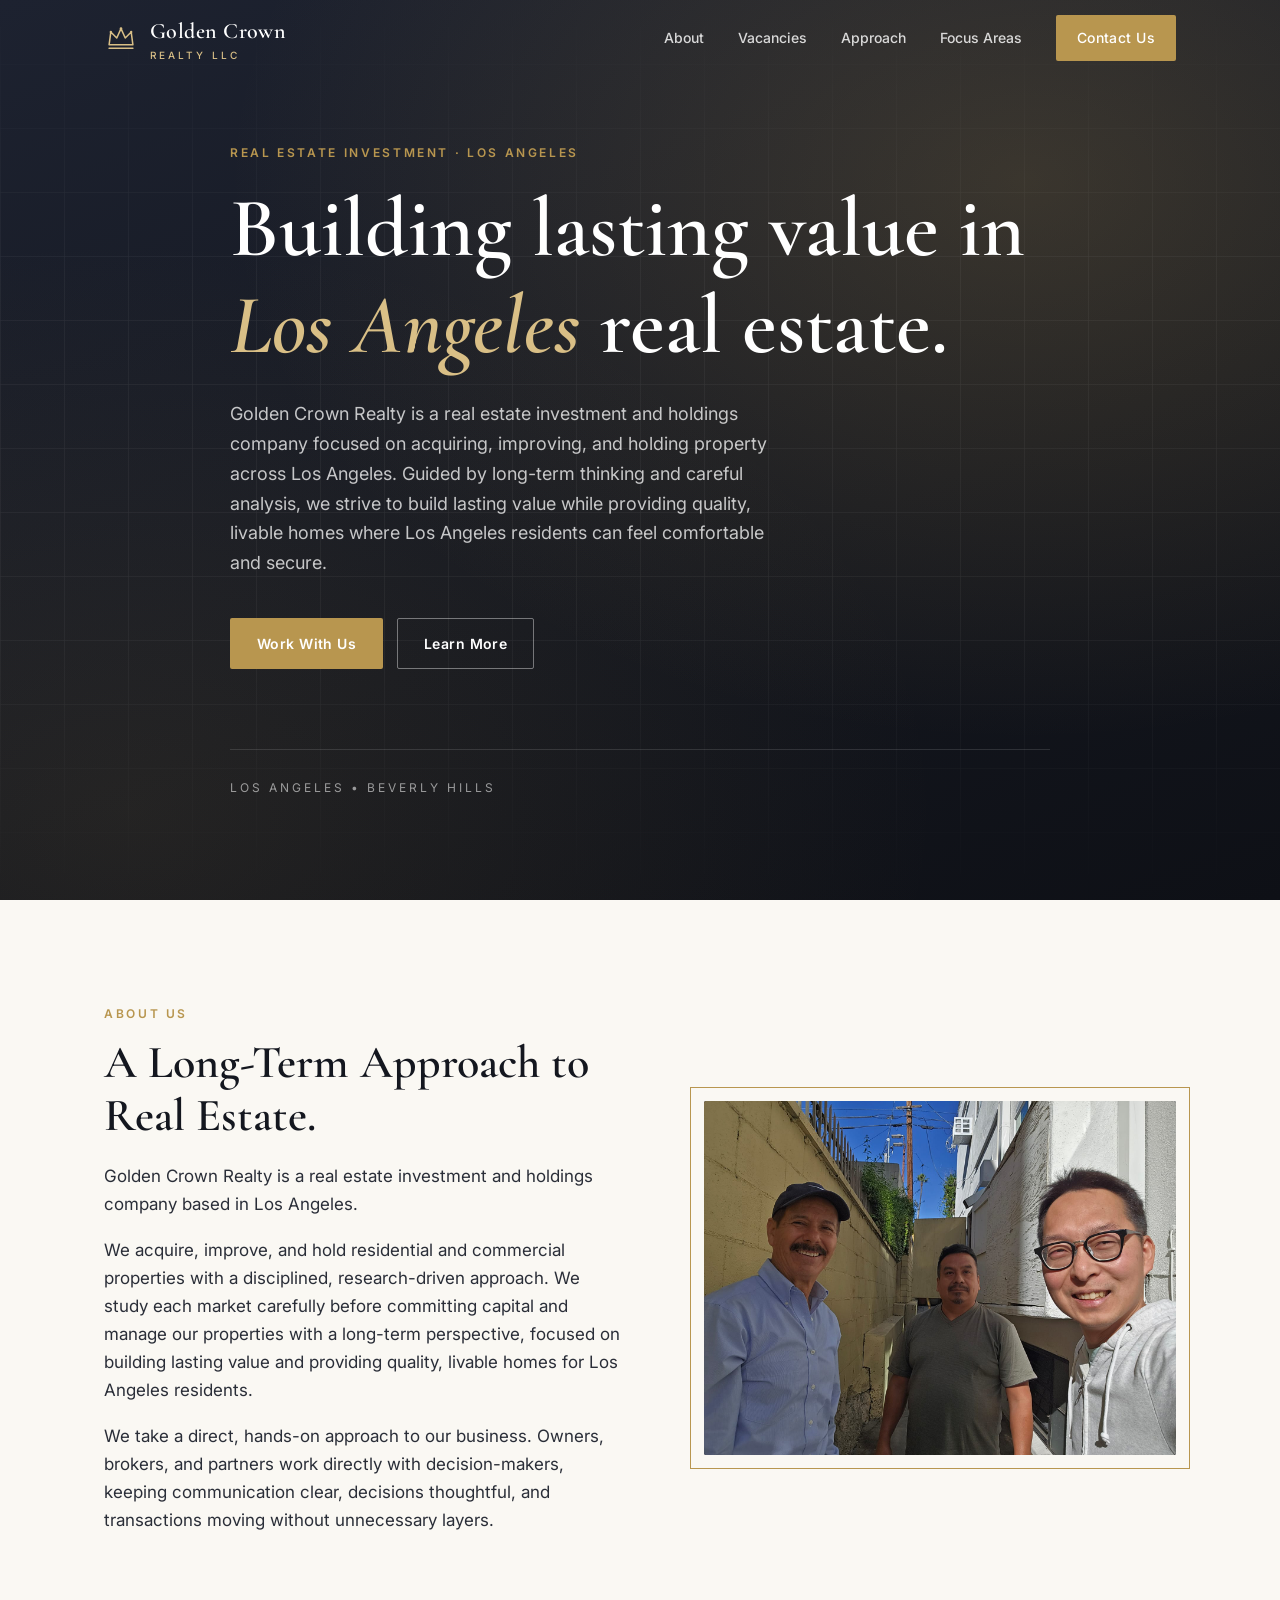
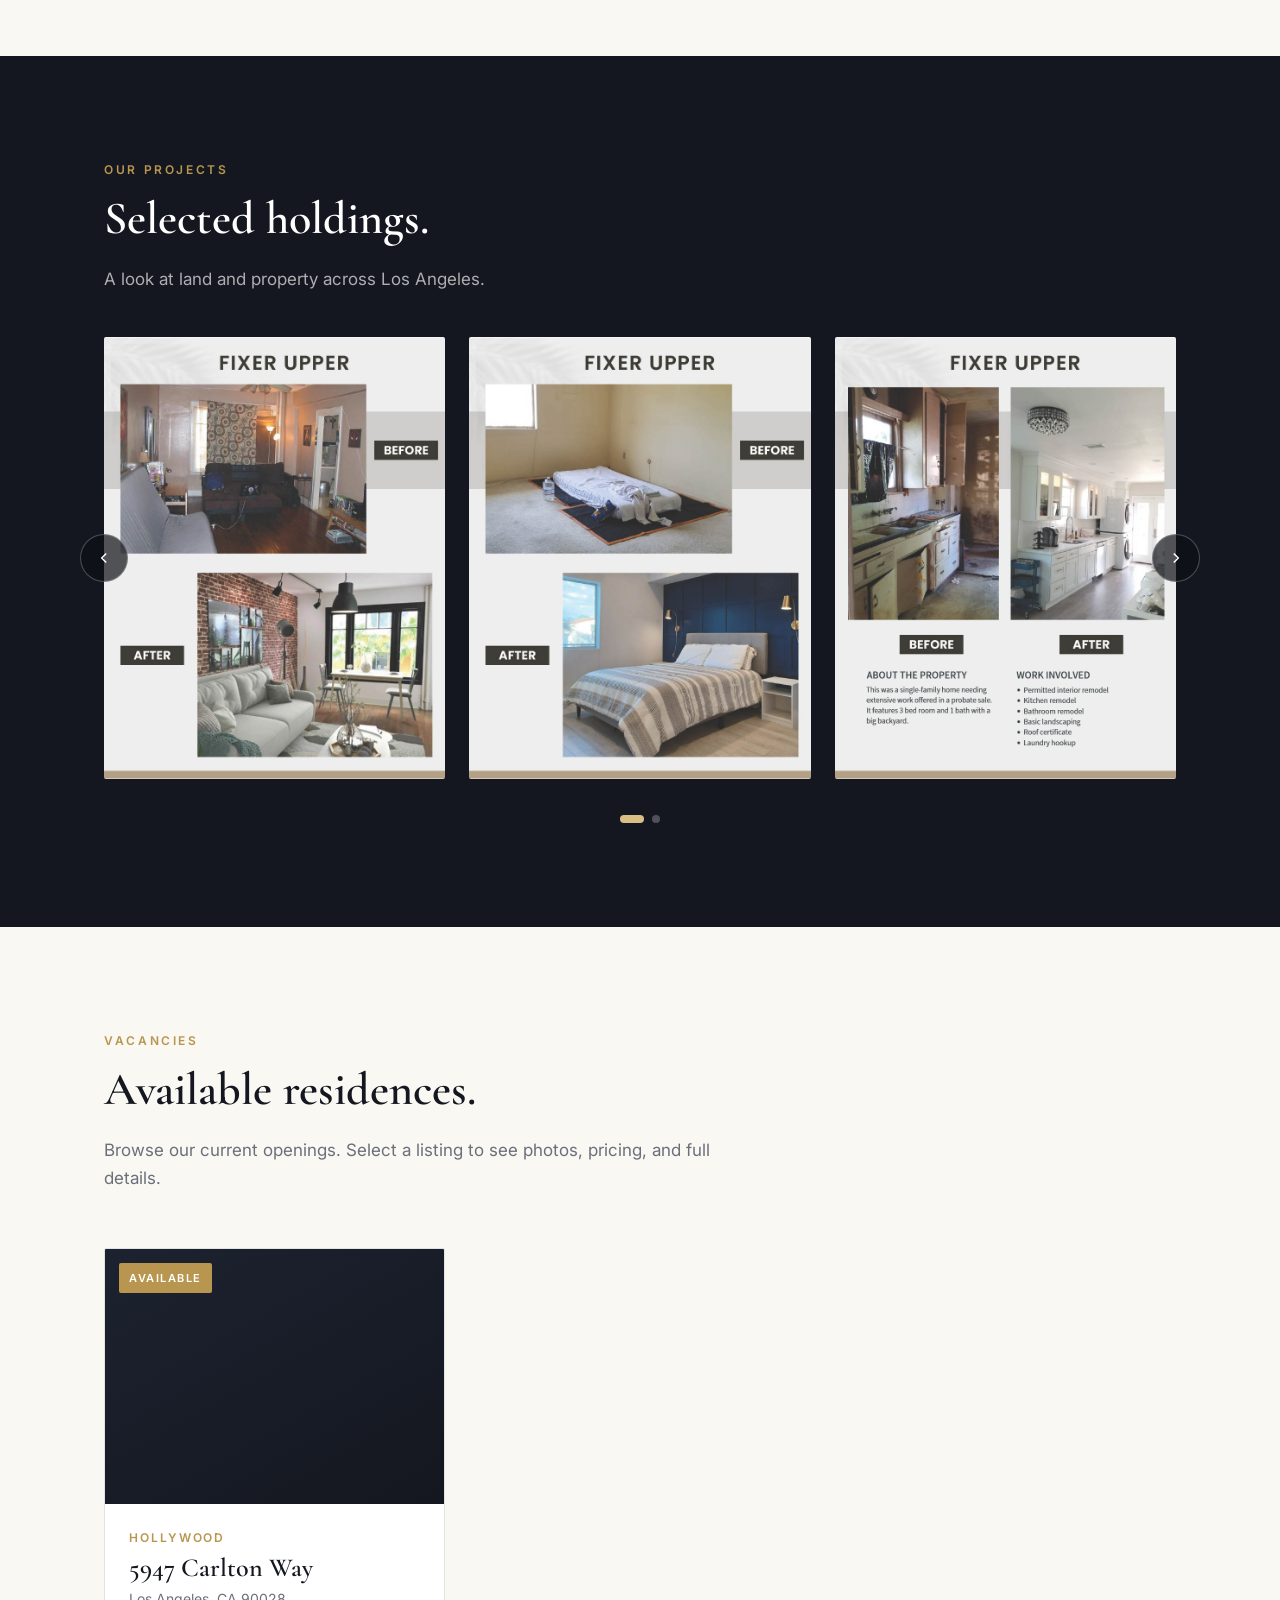
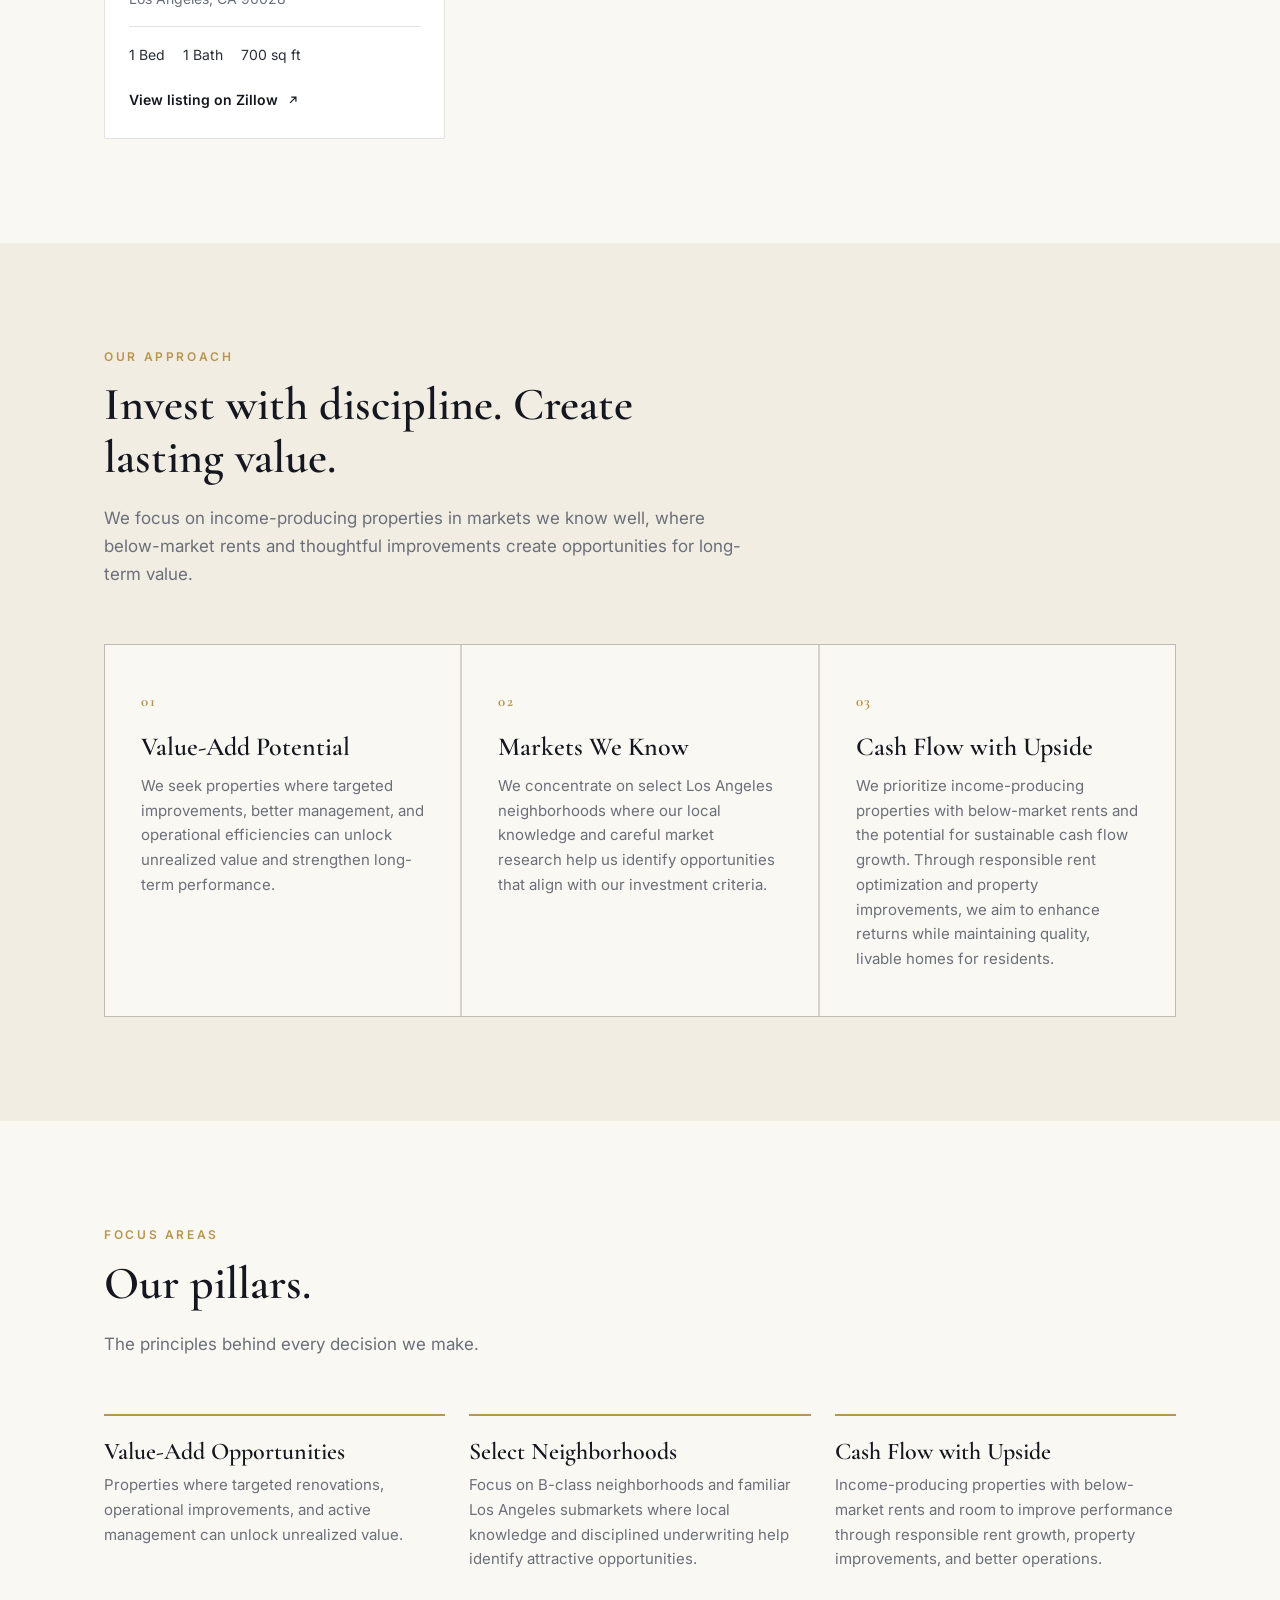
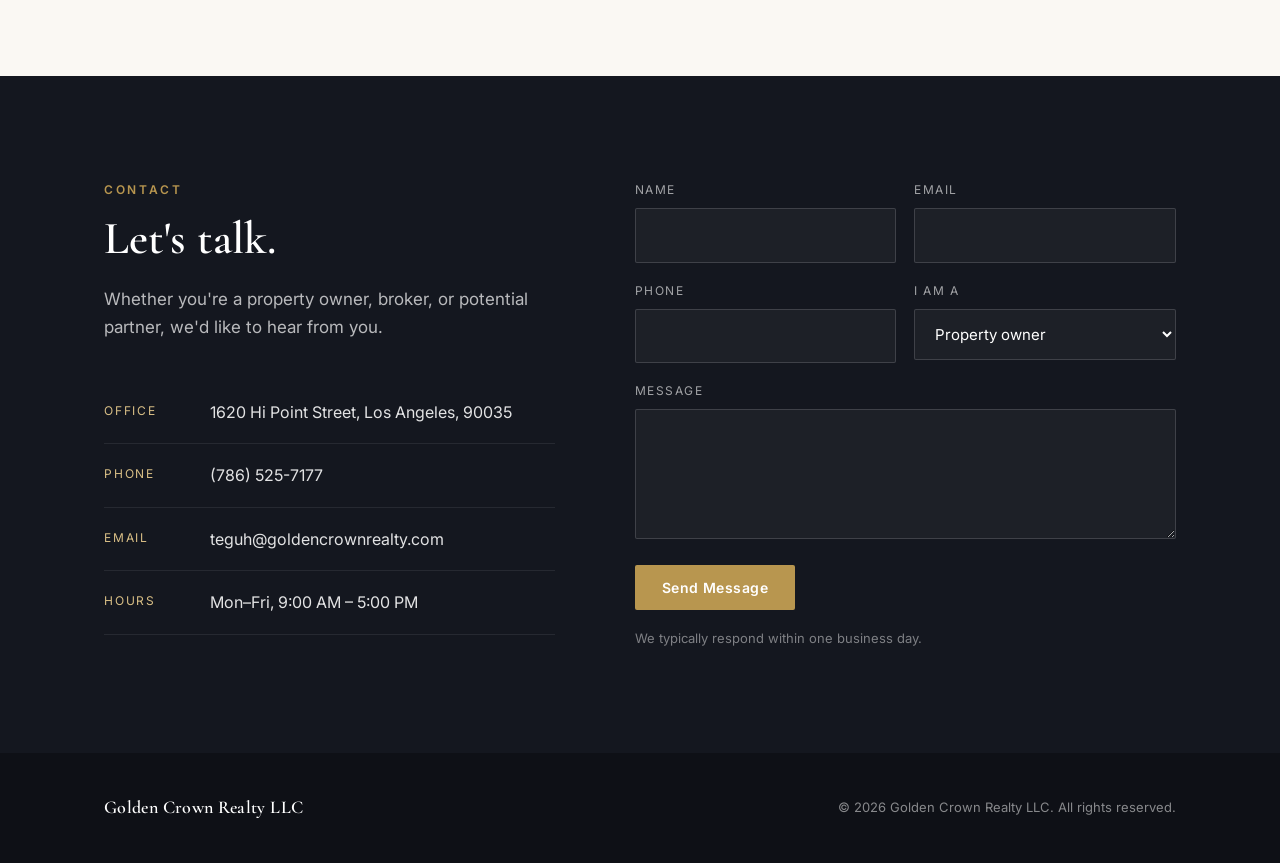
==== commit 8184aa35: "Add Vacancies section linking to Zillow listing Co-Authored-By: Claude Opus 5.5 <noreply@anthropic.c" ====
--- a/index.html
+++ b/index.html
@@ -106,6 +106,23 @@
   .proj-dot { width: 8px; height: 8px; border-radius: 50%; border: 0; background: rgba(255,255,255,.25); cursor: pointer; padding: 0; transition: all .25s; }
   .proj-dot.active { background: var(--gold-light); width: 24px; border-radius: 4px; }
 
+  /* ============ Vacancies ============ */
+  .vac-grid { display: grid; grid-template-columns: repeat(3, 1fr); gap: 24px; }
+  .vac-card { display: flex; flex-direction: column; background: #fff; border: 1px solid var(--line); border-radius: 2px; overflow: hidden; transition: transform .25s, box-shadow .25s; }
+  .vac-card:hover { transform: translateY(-4px); box-shadow: 0 14px 34px rgba(20,23,31,.10); }
+  .vac-img { position: relative; aspect-ratio: 4/3; background: linear-gradient(150deg, var(--ink-2), var(--ink)); }
+  .vac-img img { position: absolute; inset: 0; width: 100%; height: 100%; object-fit: cover; }
+  .vac-badge { position: absolute; top: 14px; left: 14px; background: var(--gold); color: #fff; font-size: 11px; font-weight: 600; letter-spacing: .14em; text-transform: uppercase; padding: 6px 10px; border-radius: 2px; }
+  .vac-body { padding: 24px 24px 26px; display: flex; flex-direction: column; flex: 1; }
+  .vac-hood { font-size: 12px; letter-spacing: .16em; text-transform: uppercase; color: var(--gold); font-weight: 600; }
+  .vac-body h3 { font-size: 26px; margin: 6px 0 4px; }
+  .vac-addr { color: var(--muted); font-size: 14px; }
+  .vac-specs { display: flex; flex-wrap: wrap; gap: 8px 18px; margin: 16px 0 22px; padding-top: 16px; border-top: 1px solid var(--line); font-size: 14px; color: var(--text); }
+  .vac-link { margin-top: auto; display: inline-flex; align-items: center; gap: 8px; font-size: 14px; font-weight: 600; color: var(--ink); }
+  .vac-link svg { transition: transform .2s; }
+  .vac-card:hover .vac-link { color: var(--gold); }
+  .vac-card:hover .vac-link svg { transform: translate(2px,-2px); }
+
   /* ============ Approach ============ */
   .approach { background: var(--paper-2); }
   .section-head { max-width: 640px; margin-bottom: 56px; }
@@ -157,6 +174,7 @@
     section { padding: 80px 0; }
     .about-grid, .contact-grid { grid-template-columns: 1fr; gap: 56px; }
     .cards, .areas-list { grid-template-columns: 1fr; }
+    .vac-grid { grid-template-columns: repeat(2, 1fr); }
     .proj-card { flex-basis: calc((100% - 24px) / 2); }
     .menu-toggle { display: block; }
     .links { position: fixed; inset: 76px 0 auto 0; background: var(--ink); flex-direction: column; gap: 0; padding: 12px 24px 28px; display: none; }
@@ -168,6 +186,7 @@
     .wrap { padding: 0 16px; }
     .row-2 { grid-template-columns: 1fr; }
     .proj-card { flex-basis: 85%; }
+    .vac-grid { grid-template-columns: 1fr; }
     .proj-arrow { display: none; }
   }
 </style>
@@ -191,6 +210,7 @@
     </button>
     <nav class="links">
       <a href="#about">About</a>
+      <a href="#vacancies">Vacancies</a>
       <a href="#approach">Approach</a>
       <a href="#focus">Focus Areas</a>
       <a href="#contact" class="btn btn-gold">Contact Us</a>
@@ -265,6 +285,39 @@
       <button class="proj-arrow next" data-dir="1" aria-label="Next photo"><svg width="18" height="18" viewBox="0 0 24 24" fill="none" stroke="currentColor" stroke-width="2"><path d="M9 18l6-6-6-6"/></svg></button>
     </div>
     <div class="proj-dots" aria-hidden="true"></div>
+  </div>
+</section>
+
+<!-- ================= VACANCIES ================= -->
+<!-- One <a class="vac-card"> per available unit. Each card links out to the full listing.
+     To add a photo: put the file in the repo and uncomment the <img> line.
+     When a unit is rented, delete its card. -->
+<section id="vacancies">
+  <div class="wrap">
+    <div class="section-head reveal">
+      <div class="eyebrow">Vacancies</div>
+      <h2>Available residences.</h2>
+      <p>Browse our current openings. Select a listing to see photos, pricing, and full details.</p>
+    </div>
+    <div class="vac-grid">
+
+      <a class="vac-card reveal" href="https://www.zillow.com/apartments/los-angeles-ca/5947-carlton-way/5YyKf6/" target="_blank" rel="noopener">
+        <div class="vac-img">
+          <!-- <img src="carlton.jpg" alt="5947 Carlton Way"> -->
+          <span class="vac-badge">Available</span>
+        </div>
+        <div class="vac-body">
+          <div class="vac-hood">Hollywood</div>
+          <h3>5947 Carlton Way</h3>
+          <div class="vac-addr">Los Angeles, CA 90028</div>
+          <div class="vac-specs"><span>1 Bed</span><span>1 Bath</span><span>700 sq ft</span></div>
+          <span class="vac-link">View listing on Zillow
+            <svg width="14" height="14" viewBox="0 0 24 24" fill="none" stroke="currentColor" stroke-width="2"><path d="M7 17L17 7M9 7h8v8"/></svg>
+          </span>
+        </div>
+      </a>
+
+    </div>
   </div>
 </section>
 
@@ -438,4 +491,4 @@
   document.getElementById('year').textContent = new Date().getFullYear();
 </script>
 </body>
-</html>
+</html>
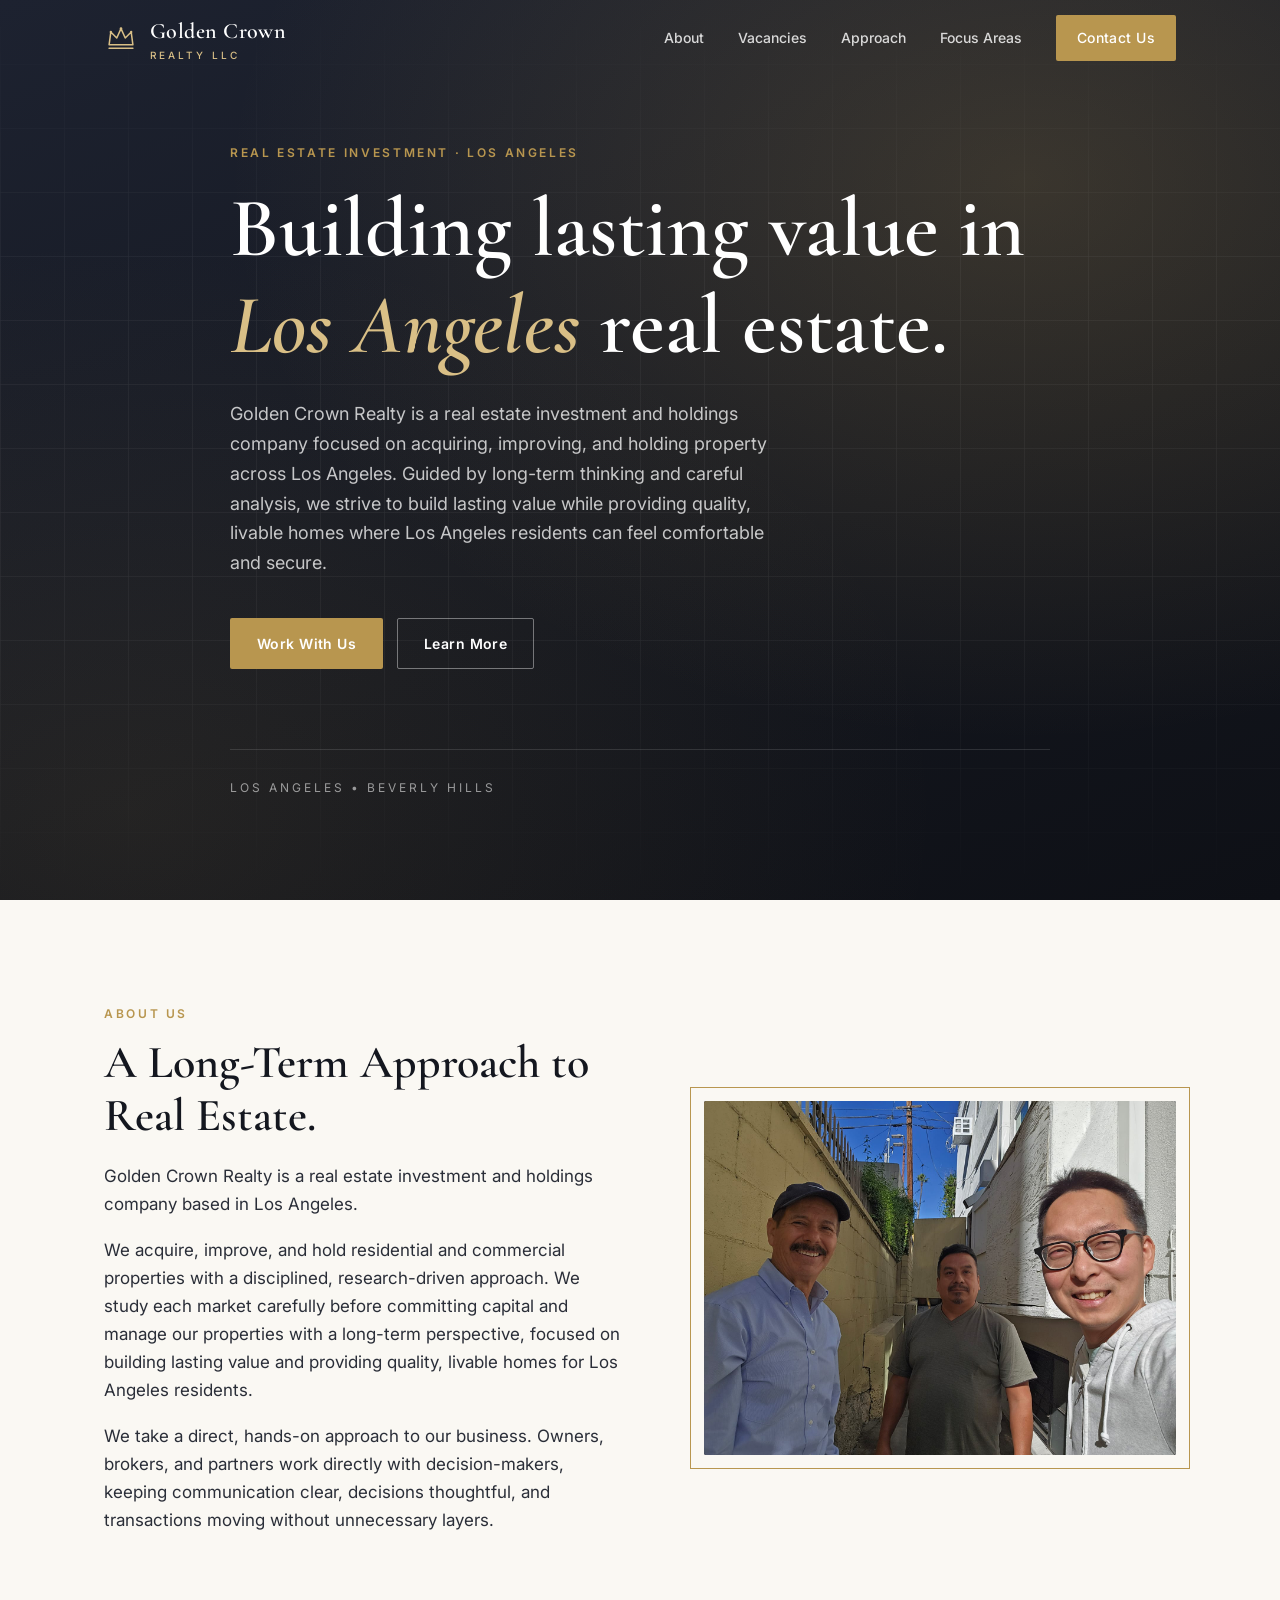
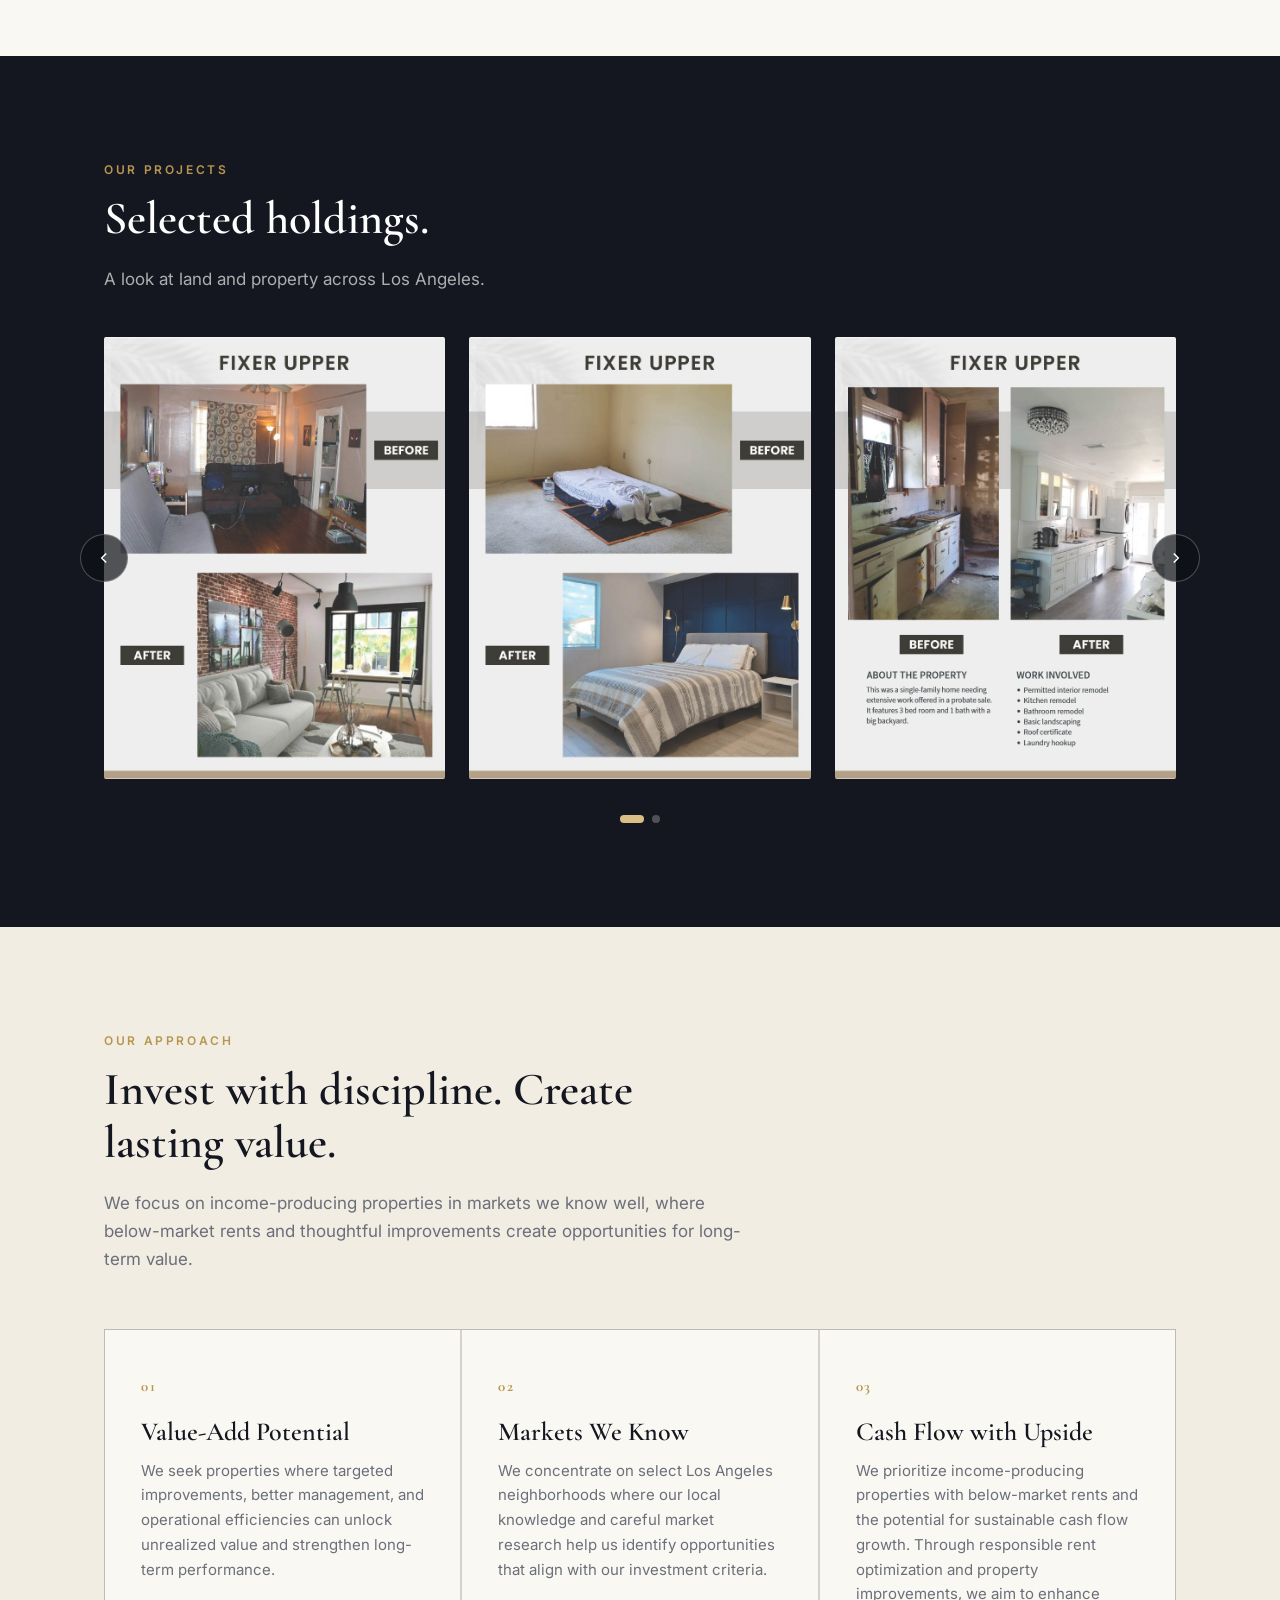
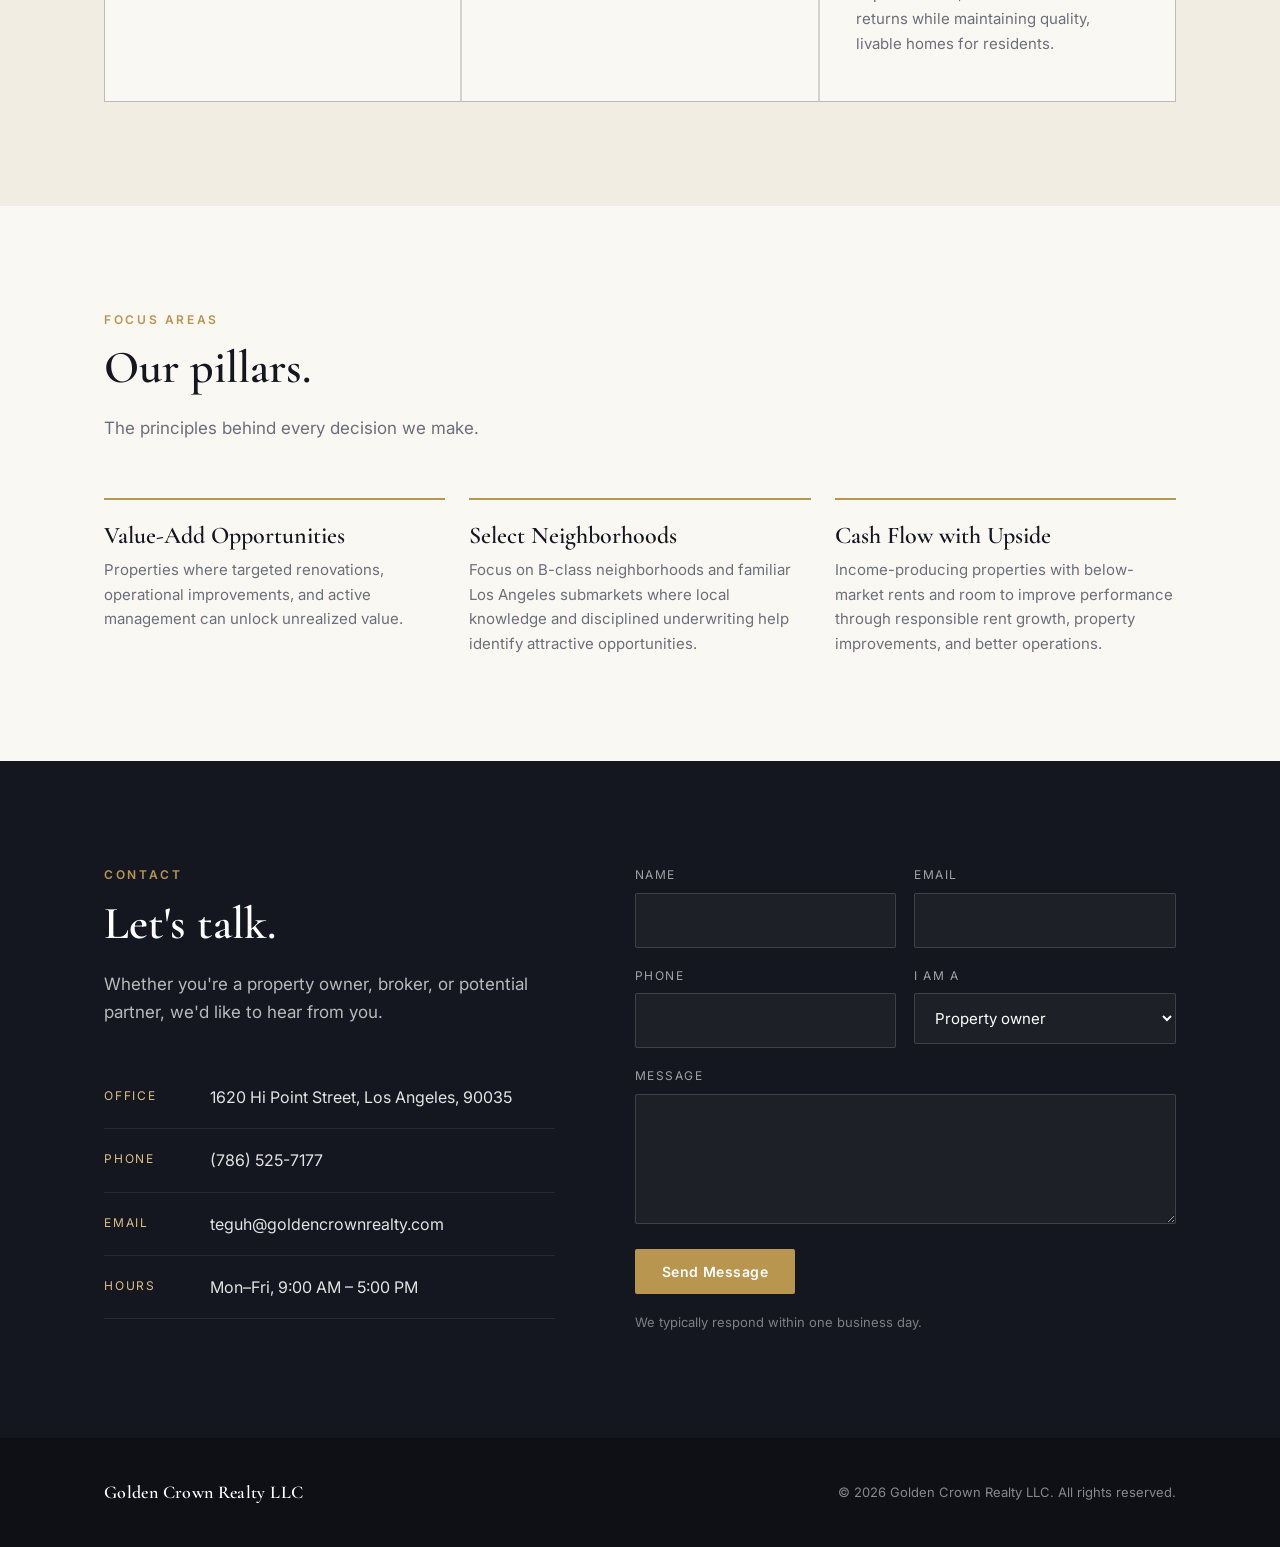
==== commit b08d54ca: "Move vacancies to their own page and add Carlton Way photo - New vacancies.html page; home nav links" ====
--- a/index.html
+++ b/index.html
@@ -8,188 +8,7 @@
 <link rel="preconnect" href="https://fonts.googleapis.com">
 <link rel="preconnect" href="https://fonts.gstatic.com" crossorigin>
 <link href="https://fonts.googleapis.com/css2?family=Cormorant+Garamond:wght@500;600;700&family=Inter:wght@400;500;600&display=swap" rel="stylesheet">
-<style>
-  /* ============ Theme ============ */
-  :root {
-    --ink: #14171f;
-    --ink-2: #1d2230;
-    --paper: #faf8f3;
-    --paper-2: #f1ede3;
-    --text: #2a2e38;
-    --muted: #6b6f7a;
-    --gold: #b8964f;
-    --gold-light: #d9bf86;
-    --line: rgba(20, 23, 31, 0.12);
-    --serif: "Cormorant Garamond", Georgia, serif;
-    --sans: "Inter", system-ui, -apple-system, sans-serif;
-    --max: 1120px;
-  }
-  * { box-sizing: border-box; margin: 0; padding: 0; }
-  html { scroll-behavior: smooth; }
-  body { font-family: var(--sans); color: var(--text); background: var(--paper); line-height: 1.65; -webkit-font-smoothing: antialiased; }
-  a { color: inherit; text-decoration: none; }
-  img { max-width: 100%; display: block; }
-  .wrap { max-width: var(--max); margin: 0 auto; padding: 0 24px; }
-  .eyebrow { font-size: 12px; letter-spacing: .22em; text-transform: uppercase; color: var(--gold); font-weight: 600; }
-  h1, h2, h3 { font-family: var(--serif); font-weight: 600; line-height: 1.15; color: var(--ink); }
-  h2 { font-size: clamp(32px, 4vw, 46px); margin: 12px 0 20px; }
-  section { padding: 104px 0; }
-
-  /* Placeholder marker: delete the class once real content is in */
-  .ph { background: rgba(184, 150, 79, .16); outline: 1px dashed var(--gold); border-radius: 3px; padding: 0 4px; }
-
-  /* ============ Header ============ */
-  header { position: fixed; inset: 0 0 auto 0; z-index: 50; transition: background .3s, box-shadow .3s; }
-  header.scrolled { background: rgba(20, 23, 31, .96); box-shadow: 0 1px 0 rgba(255,255,255,.06); }
-  .nav { display: flex; align-items: center; justify-content: space-between; height: 76px; }
-  .brand { display: flex; align-items: center; gap: 12px; color: #fff; }
-  .brand svg { width: 34px; height: 34px; }
-  .brand-name { font-family: var(--serif); font-size: 22px; font-weight: 600; letter-spacing: .02em; }
-  .brand-name span { display: block; font-family: var(--sans); font-size: 10px; letter-spacing: .3em; text-transform: uppercase; color: var(--gold-light); font-weight: 500; margin-top: -2px; }
-  .links { display: flex; gap: 34px; align-items: center; }
-  .links a { color: rgba(255,255,255,.82); font-size: 14px; font-weight: 500; transition: color .2s; }
-  .links a:hover { color: var(--gold-light); }
-  .btn { display: inline-block; padding: 13px 26px; font-size: 14px; font-weight: 600; letter-spacing: .03em; border-radius: 2px; transition: all .2s; cursor: pointer; border: 1px solid transparent; font-family: var(--sans); }
-  .btn-gold { background: var(--gold); color: #fff; }
-  .btn-gold:hover { background: #a3833f; }
-  .btn-ghost { border-color: rgba(255,255,255,.4); color: #fff; }
-  .btn-ghost:hover { border-color: var(--gold-light); color: var(--gold-light); }
-  .links .btn { padding: 10px 20px; color: #fff; }
-  .menu-toggle { display: none; background: none; border: 0; color: #fff; cursor: pointer; }
-
-  /* ============ Hero ============ */
-  .hero {
-    position: relative; min-height: 100vh; display: flex; align-items: center; color: #fff; padding: 140px 0 100px;
-    background:
-      radial-gradient(ellipse at 80% 20%, rgba(184,150,79,.22), transparent 55%),
-      radial-gradient(ellipse at 10% 90%, rgba(184,150,79,.10), transparent 50%),
-      linear-gradient(160deg, #1d2230 0%, #14171f 60%, #0e1016 100%);
-    overflow: hidden;
-  }
-  /* Swap in a property photo later:
-     .hero { background: linear-gradient(rgba(14,16,22,.7), rgba(14,16,22,.85)), url('images/hero.jpg') center/cover; } */
-  .hero-grid { position: absolute; inset: 0; opacity: .07;
-    background-image: linear-gradient(rgba(255,255,255,.6) 1px, transparent 1px), linear-gradient(90deg, rgba(255,255,255,.6) 1px, transparent 1px);
-    background-size: 64px 64px; mask-image: linear-gradient(to bottom, transparent, #000 30%, #000 70%, transparent); }
-  .hero .wrap { position: relative; }
-  .hero h1 { color: #fff; font-size: clamp(44px, 7vw, 84px); max-width: 820px; margin: 18px 0 26px; font-weight: 600; }
-  .hero h1 em { font-style: italic; color: var(--gold-light); }
-  .hero p { font-size: 18px; max-width: 560px; color: rgba(255,255,255,.75); margin-bottom: 40px; }
-  .hero-ctas { display: flex; gap: 14px; flex-wrap: wrap; }
-  .hero-areas { margin-top: 80px; padding-top: 28px; border-top: 1px solid rgba(255,255,255,.12); font-size: 12px; letter-spacing: .25em; text-transform: uppercase; color: rgba(255,255,255,.55); }
-
-  /* ============ About ============ */
-  .about-grid { display: grid; grid-template-columns: 1.1fr 1fr; gap: 80px; align-items: center; }
-  .about-text p { margin-bottom: 18px; font-size: 17px; }
-  .about-visual { position: relative; aspect-ratio: 4/3; background: linear-gradient(150deg, var(--ink-2), var(--ink)); border-radius: 2px; display: flex; align-items: center; justify-content: center; color: rgba(255,255,255,.4); font-size: 13px; letter-spacing: .15em; text-transform: uppercase; text-align: center; padding: 24px; }
-  #about { overflow-x: clip; }
-  .about-visual::after { content: ""; position: absolute; inset: -14px; border: 1px solid var(--gold); z-index: -1; }
-  .about-visual img { position: absolute; inset: 0; width: 100%; height: 100%; object-fit: cover; border-radius: 2px; }
-
-/* ============ Projects carousel ============ */
-  .projects { background: var(--ink); color: #fff; }
-  .proj-stage { position: relative; }
-  .projects h2 { color: #fff; }
-  .proj-head { margin-bottom: 44px; }
-  .proj-head p { color: rgba(255,255,255,.65); font-size: 17px; max-width: 520px; }
-  .proj-arrow { position: absolute; top: 50%; transform: translateY(-50%); z-index: 2; width: 48px; height: 48px; border-radius: 50%; border: 1px solid rgba(255,255,255,.25); background: rgba(14,16,22,.7); color: #fff; cursor: pointer; display: flex; align-items: center; justify-content: center; transition: all .2s; }
-  .proj-arrow.prev { left: -24px; }
-  .proj-arrow.next { right: -24px; }
-  .proj-arrow:hover { border-color: var(--gold-light); color: var(--gold-light); }
-  .proj-track { display: flex; gap: 24px; overflow-x: auto; scroll-snap-type: x mandatory; scroll-behavior: smooth; scrollbar-width: none; -webkit-overflow-scrolling: touch; }
-  .proj-track::-webkit-scrollbar { display: none; }
-  .proj-card { flex: 0 0 calc((100% - 48px) / 3); scroll-snap-align: start; }
-  .proj-img { position: relative; aspect-ratio: 790/1024; border-radius: 2px; overflow: hidden; background: linear-gradient(150deg, #262c3c, #1a1e29); display: flex; align-items: center; justify-content: center; color: rgba(255,255,255,.35); font-size: 12px; letter-spacing: .15em; text-transform: uppercase; }
-  .proj-img img { position: absolute; inset: 0; width: 100%; height: 100%; object-fit: cover; transition: transform .6s ease; }
-  .proj-card:hover .proj-img img { transform: scale(1.04); }
-  .proj-dots { display: flex; justify-content: center; gap: 8px; margin-top: 36px; }
-  .proj-dot { width: 8px; height: 8px; border-radius: 50%; border: 0; background: rgba(255,255,255,.25); cursor: pointer; padding: 0; transition: all .25s; }
-  .proj-dot.active { background: var(--gold-light); width: 24px; border-radius: 4px; }
-
-  /* ============ Vacancies ============ */
-  .vac-grid { display: grid; grid-template-columns: repeat(3, 1fr); gap: 24px; }
-  .vac-card { display: flex; flex-direction: column; background: #fff; border: 1px solid var(--line); border-radius: 2px; overflow: hidden; transition: transform .25s, box-shadow .25s; }
-  .vac-card:hover { transform: translateY(-4px); box-shadow: 0 14px 34px rgba(20,23,31,.10); }
-  .vac-img { position: relative; aspect-ratio: 4/3; background: linear-gradient(150deg, var(--ink-2), var(--ink)); }
-  .vac-img img { position: absolute; inset: 0; width: 100%; height: 100%; object-fit: cover; }
-  .vac-badge { position: absolute; top: 14px; left: 14px; background: var(--gold); color: #fff; font-size: 11px; font-weight: 600; letter-spacing: .14em; text-transform: uppercase; padding: 6px 10px; border-radius: 2px; }
-  .vac-body { padding: 24px 24px 26px; display: flex; flex-direction: column; flex: 1; }
-  .vac-hood { font-size: 12px; letter-spacing: .16em; text-transform: uppercase; color: var(--gold); font-weight: 600; }
-  .vac-body h3 { font-size: 26px; margin: 6px 0 4px; }
-  .vac-addr { color: var(--muted); font-size: 14px; }
-  .vac-specs { display: flex; flex-wrap: wrap; gap: 8px 18px; margin: 16px 0 22px; padding-top: 16px; border-top: 1px solid var(--line); font-size: 14px; color: var(--text); }
-  .vac-link { margin-top: auto; display: inline-flex; align-items: center; gap: 8px; font-size: 14px; font-weight: 600; color: var(--ink); }
-  .vac-link svg { transition: transform .2s; }
-  .vac-card:hover .vac-link { color: var(--gold); }
-  .vac-card:hover .vac-link svg { transform: translate(2px,-2px); }
-
-  /* ============ Approach ============ */
-  .approach { background: var(--paper-2); }
-  .section-head { max-width: 640px; margin-bottom: 56px; }
-  .section-head p { color: var(--muted); font-size: 17px; }
-  .cards { display: grid; grid-template-columns: repeat(3, 1fr); gap: 2px; background: var(--line); border: 1px solid var(--line); }
-  .card { background: var(--paper); padding: 44px 36px; transition: background .25s; }
-  .card:hover { background: #fff; }
-  .card-num { font-family: var(--serif); font-size: 15px; color: var(--gold); font-weight: 700; letter-spacing: .1em; }
-  .card h3 { font-size: 26px; margin: 18px 0 12px; }
-  .card p { color: var(--muted); font-size: 15px; }
-
-  /* ============ Areas ============ */
-  .areas-list { display: grid; grid-template-columns: repeat(3, 1fr); gap: 24px; }
-  .area { border-top: 2px solid var(--gold); padding-top: 22px; }
-  .area h3 { font-size: 24px; margin-bottom: 8px; }
-  .area p { color: var(--muted); font-size: 15px; }
-
-  /* ============ Contact ============ */
-  .contact { background: var(--ink); color: #fff; }
-  .contact h2 { color: #fff; }
-  .contact-grid { display: grid; grid-template-columns: 1fr 1.2fr; gap: 80px; }
-  .contact-info p.lead { color: rgba(255,255,255,.7); font-size: 17px; margin-bottom: 40px; }
-  .info-row { display: flex; gap: 16px; padding: 18px 0; border-bottom: 1px solid rgba(255,255,255,.08); }
-  .info-row .k { width: 90px; flex-shrink: 0; font-size: 12px; letter-spacing: .15em; text-transform: uppercase; color: var(--gold-light); padding-top: 2px; }
-  .info-row .v { color: rgba(255,255,255,.88); }
-  .contact .ph { background: rgba(217,191,134,.14); outline-color: var(--gold-light); }
-  form { display: grid; gap: 18px; }
-  .row-2 { display: grid; grid-template-columns: 1fr 1fr; gap: 18px; }
-  label { display: block; font-size: 12px; letter-spacing: .12em; text-transform: uppercase; color: rgba(255,255,255,.6); margin-bottom: 8px; }
-  input, select, textarea { width: 100%; background: rgba(255,255,255,.04); border: 1px solid rgba(255,255,255,.15); color: #fff; padding: 14px 16px; font: inherit; font-size: 15px; border-radius: 2px; transition: border-color .2s; }
-  select option { color: var(--ink); }
-  input:focus, select:focus, textarea:focus { outline: none; border-color: var(--gold-light); }
-  textarea { min-height: 130px; resize: vertical; }
-  form .btn { justify-self: start; }
-  .form-note { font-size: 13px; color: rgba(255,255,255,.45); }
-
-  /* ============ Footer ============ */
-  footer { background: #0e1016; color: rgba(255,255,255,.5); padding: 40px 0; font-size: 13px; }
-  .foot { display: flex; justify-content: space-between; gap: 20px; flex-wrap: wrap; align-items: center; }
-  .foot .brand-name { font-size: 18px; }
-
-  /* ============ Reveal animation ============ */
-  .reveal { opacity: 0; transform: translateY(24px); transition: opacity .8s ease, transform .8s ease; }
-  .reveal.in { opacity: 1; transform: none; }
-  @media (prefers-reduced-motion: reduce) { .reveal { opacity: 1; transform: none; transition: none; } html { scroll-behavior: auto; } }
-
-  /* ============ Responsive ============ */
-  @media (max-width: 900px) {
-    section { padding: 80px 0; }
-    .about-grid, .contact-grid { grid-template-columns: 1fr; gap: 56px; }
-    .cards, .areas-list { grid-template-columns: 1fr; }
-    .vac-grid { grid-template-columns: repeat(2, 1fr); }
-    .proj-card { flex-basis: calc((100% - 24px) / 2); }
-    .menu-toggle { display: block; }
-    .links { position: fixed; inset: 76px 0 auto 0; background: var(--ink); flex-direction: column; gap: 0; padding: 12px 24px 28px; display: none; }
-    .links.open { display: flex; }
-    .links a { padding: 14px 0; width: 100%; border-bottom: 1px solid rgba(255,255,255,.06); }
-    .links .btn { margin-top: 16px; text-align: center; border: 0; }
-  }
-  @media (max-width: 560px) {
-    .wrap { padding: 0 16px; }
-    .row-2 { grid-template-columns: 1fr; }
-    .proj-card { flex-basis: 85%; }
-    .vac-grid { grid-template-columns: 1fr; }
-    .proj-arrow { display: none; }
-  }
-</style>
+<link rel="stylesheet" href="styles.css">
 </head>
 <body>
 
@@ -210,7 +29,7 @@
     </button>
     <nav class="links">
       <a href="#about">About</a>
-      <a href="#vacancies">Vacancies</a>
+      <a href="vacancies.html">Vacancies</a>
       <a href="#approach">Approach</a>
       <a href="#focus">Focus Areas</a>
       <a href="#contact" class="btn btn-gold">Contact Us</a>
@@ -285,39 +104,6 @@
       <button class="proj-arrow next" data-dir="1" aria-label="Next photo"><svg width="18" height="18" viewBox="0 0 24 24" fill="none" stroke="currentColor" stroke-width="2"><path d="M9 18l6-6-6-6"/></svg></button>
     </div>
     <div class="proj-dots" aria-hidden="true"></div>
-  </div>
-</section>
-
-<!-- ================= VACANCIES ================= -->
-<!-- One <a class="vac-card"> per available unit. Each card links out to the full listing.
-     To add a photo: put the file in the repo and uncomment the <img> line.
-     When a unit is rented, delete its card. -->
-<section id="vacancies">
-  <div class="wrap">
-    <div class="section-head reveal">
-      <div class="eyebrow">Vacancies</div>
-      <h2>Available residences.</h2>
-      <p>Browse our current openings. Select a listing to see photos, pricing, and full details.</p>
-    </div>
-    <div class="vac-grid">
-
-      <a class="vac-card reveal" href="https://www.zillow.com/apartments/los-angeles-ca/5947-carlton-way/5YyKf6/" target="_blank" rel="noopener">
-        <div class="vac-img">
-          <!-- <img src="carlton.jpg" alt="5947 Carlton Way"> -->
-          <span class="vac-badge">Available</span>
-        </div>
-        <div class="vac-body">
-          <div class="vac-hood">Hollywood</div>
-          <h3>5947 Carlton Way</h3>
-          <div class="vac-addr">Los Angeles, CA 90028</div>
-          <div class="vac-specs"><span>1 Bed</span><span>1 Bath</span><span>700 sq ft</span></div>
-          <span class="vac-link">View listing on Zillow
-            <svg width="14" height="14" viewBox="0 0 24 24" fill="none" stroke="currentColor" stroke-width="2"><path d="M7 17L17 7M9 7h8v8"/></svg>
-          </span>
-        </div>
-      </a>
-
-    </div>
   </div>
 </section>
 
@@ -416,79 +202,6 @@
   </div>
 </footer>
 
-<script>
-  // Header background on scroll
-  const header = document.querySelector('header');
-  const onScroll = () => header.classList.toggle('scrolled', window.scrollY > 40);
-  onScroll(); window.addEventListener('scroll', onScroll, { passive: true });
-
-  // Mobile menu
-  const toggle = document.querySelector('.menu-toggle');
-  const links = document.querySelector('.links');
-  toggle.addEventListener('click', () => {
-    const open = links.classList.toggle('open');
-    toggle.setAttribute('aria-expanded', open);
-    header.classList.add('scrolled');
-  });
-  links.querySelectorAll('a').forEach(a => a.addEventListener('click', () => links.classList.remove('open')));
-
-  // Reveal on scroll
-  const io = new IntersectionObserver(entries => {
-    entries.forEach(e => { if (e.isIntersecting) { e.target.classList.add('in'); io.unobserve(e.target); } });
-  }, { threshold: 0.12 });
-  document.querySelectorAll('.reveal').forEach(el => io.observe(el));
-
-  // Projects carousel: auto-advances, loops, pauses on hover/touch/focus
-  (() => {
-    const track = document.querySelector('.proj-track');
-    if (!track) return;
-    const cards = [...track.children];
-    const dotsWrap = document.querySelector('.proj-dots');
-    const stepSize = () => cards[0].offsetWidth + parseFloat(getComputedStyle(track).gap || 0);
-    const maxScroll = () => track.scrollWidth - track.clientWidth;
-    const go = dir => {
-      if (dir > 0 && track.scrollLeft >= maxScroll() - 5) track.scrollTo({ left: 0 });
-      else if (dir < 0 && track.scrollLeft <= 5) track.scrollTo({ left: maxScroll() });
-      else track.scrollBy({ left: dir * stepSize() });
-    };
-    // dots: one per reachable position
-    const buildDots = () => {
-      const count = Math.round(maxScroll() / stepSize()) + 1;
-      dotsWrap.innerHTML = '';
-      for (let i = 0; i < count; i++) {
-        const d = document.createElement('button');
-        d.className = 'proj-dot';
-        d.addEventListener('click', () => track.scrollTo({ left: i * stepSize() }));
-        dotsWrap.appendChild(d);
-      }
-      updateDots();
-    };
-    const updateDots = () => {
-      const i = Math.round(track.scrollLeft / stepSize());
-      [...dotsWrap.children].forEach((d, n) => d.classList.toggle('active', n === i));
-    };
-    track.addEventListener('scroll', updateDots, { passive: true });
-    window.addEventListener('resize', buildDots);
-    buildDots();
-    document.querySelectorAll('.proj-arrow').forEach(b => b.addEventListener('click', () => { go(+b.dataset.dir); pause(8000); }));
-
-    // autoplay
-    const reduced = window.matchMedia('(prefers-reduced-motion: reduce)').matches;
-    let held = false, until = 0;
-    const pause = ms => { until = Date.now() + ms; };
-    const section = document.getElementById('projects');
-    section.addEventListener('mouseenter', () => held = true);
-    section.addEventListener('mouseleave', () => held = false);
-    section.addEventListener('focusin', () => held = true);
-    section.addEventListener('focusout', () => held = false);
-    track.addEventListener('touchstart', () => pause(8000), { passive: true });
-    if (!reduced) setInterval(() => {
-      if (held || document.hidden || Date.now() < until) return;
-      go(1);
-    }, 4500);
-  })();
-
-  document.getElementById('year').textContent = new Date().getFullYear();
-</script>
+<script src="script.js"></script>
 </body>
 </html>
--- a/styles.css
+++ b/styles.css
@@ -0,0 +1,188 @@
+  /* ============ Theme ============ */
+  :root {
+    --ink: #14171f;
+    --ink-2: #1d2230;
+    --paper: #faf8f3;
+    --paper-2: #f1ede3;
+    --text: #2a2e38;
+    --muted: #6b6f7a;
+    --gold: #b8964f;
+    --gold-light: #d9bf86;
+    --line: rgba(20, 23, 31, 0.12);
+    --serif: "Cormorant Garamond", Georgia, serif;
+    --sans: "Inter", system-ui, -apple-system, sans-serif;
+    --max: 1120px;
+  }
+  * { box-sizing: border-box; margin: 0; padding: 0; }
+  html { scroll-behavior: smooth; }
+  body { font-family: var(--sans); color: var(--text); background: var(--paper); line-height: 1.65; -webkit-font-smoothing: antialiased; }
+  a { color: inherit; text-decoration: none; }
+  img { max-width: 100%; display: block; }
+  .wrap { max-width: var(--max); margin: 0 auto; padding: 0 24px; }
+  .eyebrow { font-size: 12px; letter-spacing: .22em; text-transform: uppercase; color: var(--gold); font-weight: 600; }
+  h1, h2, h3 { font-family: var(--serif); font-weight: 600; line-height: 1.15; color: var(--ink); }
+  h2 { font-size: clamp(32px, 4vw, 46px); margin: 12px 0 20px; }
+  section { padding: 104px 0; }
+
+  /* Placeholder marker: delete the class once real content is in */
+  .ph { background: rgba(184, 150, 79, .16); outline: 1px dashed var(--gold); border-radius: 3px; padding: 0 4px; }
+
+  /* ============ Header ============ */
+  header { position: fixed; inset: 0 0 auto 0; z-index: 50; transition: background .3s, box-shadow .3s; }
+  header.scrolled { background: rgba(20, 23, 31, .96); box-shadow: 0 1px 0 rgba(255,255,255,.06); }
+  .nav { display: flex; align-items: center; justify-content: space-between; height: 76px; }
+  .brand { display: flex; align-items: center; gap: 12px; color: #fff; }
+  .brand svg { width: 34px; height: 34px; }
+  .brand-name { font-family: var(--serif); font-size: 22px; font-weight: 600; letter-spacing: .02em; }
+  .brand-name span { display: block; font-family: var(--sans); font-size: 10px; letter-spacing: .3em; text-transform: uppercase; color: var(--gold-light); font-weight: 500; margin-top: -2px; }
+  .links { display: flex; gap: 34px; align-items: center; }
+  .links a { color: rgba(255,255,255,.82); font-size: 14px; font-weight: 500; transition: color .2s; }
+  .links a:hover { color: var(--gold-light); }
+  .btn { display: inline-block; padding: 13px 26px; font-size: 14px; font-weight: 600; letter-spacing: .03em; border-radius: 2px; transition: all .2s; cursor: pointer; border: 1px solid transparent; font-family: var(--sans); }
+  .btn-gold { background: var(--gold); color: #fff; }
+  .btn-gold:hover { background: #a3833f; }
+  .btn-ghost { border-color: rgba(255,255,255,.4); color: #fff; }
+  .btn-ghost:hover { border-color: var(--gold-light); color: var(--gold-light); }
+  .links .btn { padding: 10px 20px; color: #fff; }
+  .menu-toggle { display: none; background: none; border: 0; color: #fff; cursor: pointer; }
+
+  /* ============ Hero ============ */
+  .hero {
+    position: relative; min-height: 100vh; display: flex; align-items: center; color: #fff; padding: 140px 0 100px;
+    background:
+      radial-gradient(ellipse at 80% 20%, rgba(184,150,79,.22), transparent 55%),
+      radial-gradient(ellipse at 10% 90%, rgba(184,150,79,.10), transparent 50%),
+      linear-gradient(160deg, #1d2230 0%, #14171f 60%, #0e1016 100%);
+    overflow: hidden;
+  }
+  /* Swap in a property photo later:
+     .hero { background: linear-gradient(rgba(14,16,22,.7), rgba(14,16,22,.85)), url('images/hero.jpg') center/cover; } */
+  .hero-grid { position: absolute; inset: 0; opacity: .07;
+    background-image: linear-gradient(rgba(255,255,255,.6) 1px, transparent 1px), linear-gradient(90deg, rgba(255,255,255,.6) 1px, transparent 1px);
+    background-size: 64px 64px; mask-image: linear-gradient(to bottom, transparent, #000 30%, #000 70%, transparent); }
+  .hero .wrap { position: relative; }
+  .hero h1 { color: #fff; font-size: clamp(44px, 7vw, 84px); max-width: 820px; margin: 18px 0 26px; font-weight: 600; }
+  .hero h1 em { font-style: italic; color: var(--gold-light); }
+  .hero p { font-size: 18px; max-width: 560px; color: rgba(255,255,255,.75); margin-bottom: 40px; }
+  .hero-ctas { display: flex; gap: 14px; flex-wrap: wrap; }
+  .hero-areas { margin-top: 80px; padding-top: 28px; border-top: 1px solid rgba(255,255,255,.12); font-size: 12px; letter-spacing: .25em; text-transform: uppercase; color: rgba(255,255,255,.55); }
+
+  /* ============ About ============ */
+  .about-grid { display: grid; grid-template-columns: 1.1fr 1fr; gap: 80px; align-items: center; }
+  .about-text p { margin-bottom: 18px; font-size: 17px; }
+  .about-visual { position: relative; aspect-ratio: 4/3; background: linear-gradient(150deg, var(--ink-2), var(--ink)); border-radius: 2px; display: flex; align-items: center; justify-content: center; color: rgba(255,255,255,.4); font-size: 13px; letter-spacing: .15em; text-transform: uppercase; text-align: center; padding: 24px; }
+  #about { overflow-x: clip; }
+  .about-visual::after { content: ""; position: absolute; inset: -14px; border: 1px solid var(--gold); z-index: -1; }
+  .about-visual img { position: absolute; inset: 0; width: 100%; height: 100%; object-fit: cover; border-radius: 2px; }
+
+/* ============ Projects carousel ============ */
+  .projects { background: var(--ink); color: #fff; }
+  .proj-stage { position: relative; }
+  .projects h2 { color: #fff; }
+  .proj-head { margin-bottom: 44px; }
+  .proj-head p { color: rgba(255,255,255,.65); font-size: 17px; max-width: 520px; }
+  .proj-arrow { position: absolute; top: 50%; transform: translateY(-50%); z-index: 2; width: 48px; height: 48px; border-radius: 50%; border: 1px solid rgba(255,255,255,.25); background: rgba(14,16,22,.7); color: #fff; cursor: pointer; display: flex; align-items: center; justify-content: center; transition: all .2s; }
+  .proj-arrow.prev { left: -24px; }
+  .proj-arrow.next { right: -24px; }
+  .proj-arrow:hover { border-color: var(--gold-light); color: var(--gold-light); }
+  .proj-track { display: flex; gap: 24px; overflow-x: auto; scroll-snap-type: x mandatory; scroll-behavior: smooth; scrollbar-width: none; -webkit-overflow-scrolling: touch; }
+  .proj-track::-webkit-scrollbar { display: none; }
+  .proj-card { flex: 0 0 calc((100% - 48px) / 3); scroll-snap-align: start; }
+  .proj-img { position: relative; aspect-ratio: 790/1024; border-radius: 2px; overflow: hidden; background: linear-gradient(150deg, #262c3c, #1a1e29); display: flex; align-items: center; justify-content: center; color: rgba(255,255,255,.35); font-size: 12px; letter-spacing: .15em; text-transform: uppercase; }
+  .proj-img img { position: absolute; inset: 0; width: 100%; height: 100%; object-fit: cover; transition: transform .6s ease; }
+  .proj-card:hover .proj-img img { transform: scale(1.04); }
+  .proj-dots { display: flex; justify-content: center; gap: 8px; margin-top: 36px; }
+  .proj-dot { width: 8px; height: 8px; border-radius: 50%; border: 0; background: rgba(255,255,255,.25); cursor: pointer; padding: 0; transition: all .25s; }
+  .proj-dot.active { background: var(--gold-light); width: 24px; border-radius: 4px; }
+
+  /* ============ Sub-page hero ============ */
+  .page-hero { color: #fff; padding: 168px 0 80px;
+    background: radial-gradient(ellipse at 80% 20%, rgba(184,150,79,.22), transparent 55%), linear-gradient(160deg, #1d2230 0%, #14171f 60%, #0e1016 100%); }
+  .page-hero h1 { color: #fff; font-size: clamp(40px, 6vw, 68px); margin: 14px 0 18px; }
+  .page-hero p { color: rgba(255,255,255,.72); font-size: 18px; max-width: 600px; }
+  .vac-cta { margin-top: 56px; padding-top: 32px; border-top: 1px solid var(--line); display: flex; flex-wrap: wrap; gap: 16px 28px; align-items: center; justify-content: space-between; }
+  .vac-cta p { color: var(--muted); font-size: 16px; }
+
+  /* ============ Vacancies ============ */
+  .vac-grid { display: grid; grid-template-columns: repeat(3, 1fr); gap: 24px; }
+  .vac-card { display: flex; flex-direction: column; background: #fff; border: 1px solid var(--line); border-radius: 2px; overflow: hidden; transition: transform .25s, box-shadow .25s; }
+  .vac-card:hover { transform: translateY(-4px); box-shadow: 0 14px 34px rgba(20,23,31,.10); }
+  .vac-img { position: relative; aspect-ratio: 4/3; background: linear-gradient(150deg, var(--ink-2), var(--ink)); }
+  .vac-img img { position: absolute; inset: 0; width: 100%; height: 100%; object-fit: cover; }
+  .vac-badge { position: absolute; top: 14px; left: 14px; background: var(--gold); color: #fff; font-size: 11px; font-weight: 600; letter-spacing: .14em; text-transform: uppercase; padding: 6px 10px; border-radius: 2px; }
+  .vac-body { padding: 24px 24px 26px; display: flex; flex-direction: column; flex: 1; }
+  .vac-hood { font-size: 12px; letter-spacing: .16em; text-transform: uppercase; color: var(--gold); font-weight: 600; }
+  .vac-body h3 { font-size: 26px; margin: 6px 0 4px; }
+  .vac-addr { color: var(--muted); font-size: 14px; }
+  .vac-specs { display: flex; flex-wrap: wrap; gap: 8px 18px; margin: 16px 0 22px; padding-top: 16px; border-top: 1px solid var(--line); font-size: 14px; color: var(--text); }
+  .vac-link { margin-top: auto; display: inline-flex; align-items: center; gap: 8px; font-size: 14px; font-weight: 600; color: var(--ink); }
+  .vac-link svg { transition: transform .2s; }
+  .vac-card:hover .vac-link { color: var(--gold); }
+  .vac-card:hover .vac-link svg { transform: translate(2px,-2px); }
+
+  /* ============ Approach ============ */
+  .approach { background: var(--paper-2); }
+  .section-head { max-width: 640px; margin-bottom: 56px; }
+  .section-head p { color: var(--muted); font-size: 17px; }
+  .cards { display: grid; grid-template-columns: repeat(3, 1fr); gap: 2px; background: var(--line); border: 1px solid var(--line); }
+  .card { background: var(--paper); padding: 44px 36px; transition: background .25s; }
+  .card:hover { background: #fff; }
+  .card-num { font-family: var(--serif); font-size: 15px; color: var(--gold); font-weight: 700; letter-spacing: .1em; }
+  .card h3 { font-size: 26px; margin: 18px 0 12px; }
+  .card p { color: var(--muted); font-size: 15px; }
+
+  /* ============ Areas ============ */
+  .areas-list { display: grid; grid-template-columns: repeat(3, 1fr); gap: 24px; }
+  .area { border-top: 2px solid var(--gold); padding-top: 22px; }
+  .area h3 { font-size: 24px; margin-bottom: 8px; }
+  .area p { color: var(--muted); font-size: 15px; }
+
+  /* ============ Contact ============ */
+  .contact { background: var(--ink); color: #fff; }
+  .contact h2 { color: #fff; }
+  .contact-grid { display: grid; grid-template-columns: 1fr 1.2fr; gap: 80px; }
+  .contact-info p.lead { color: rgba(255,255,255,.7); font-size: 17px; margin-bottom: 40px; }
+  .info-row { display: flex; gap: 16px; padding: 18px 0; border-bottom: 1px solid rgba(255,255,255,.08); }
+  .info-row .k { width: 90px; flex-shrink: 0; font-size: 12px; letter-spacing: .15em; text-transform: uppercase; color: var(--gold-light); padding-top: 2px; }
+  .info-row .v { color: rgba(255,255,255,.88); }
+  .contact .ph { background: rgba(217,191,134,.14); outline-color: var(--gold-light); }
+  form { display: grid; gap: 18px; }
+  .row-2 { display: grid; grid-template-columns: 1fr 1fr; gap: 18px; }
+  label { display: block; font-size: 12px; letter-spacing: .12em; text-transform: uppercase; color: rgba(255,255,255,.6); margin-bottom: 8px; }
+  input, select, textarea { width: 100%; background: rgba(255,255,255,.04); border: 1px solid rgba(255,255,255,.15); color: #fff; padding: 14px 16px; font: inherit; font-size: 15px; border-radius: 2px; transition: border-color .2s; }
+  select option { color: var(--ink); }
+  input:focus, select:focus, textarea:focus { outline: none; border-color: var(--gold-light); }
+  textarea { min-height: 130px; resize: vertical; }
+  form .btn { justify-self: start; }
+  .form-note { font-size: 13px; color: rgba(255,255,255,.45); }
+
+  /* ============ Footer ============ */
+  footer { background: #0e1016; color: rgba(255,255,255,.5); padding: 40px 0; font-size: 13px; }
+  .foot { display: flex; justify-content: space-between; gap: 20px; flex-wrap: wrap; align-items: center; }
+  .foot .brand-name { font-size: 18px; }
+
+  /* ============ Reveal animation ============ */
+  .reveal { opacity: 0; transform: translateY(24px); transition: opacity .8s ease, transform .8s ease; }
+  .reveal.in { opacity: 1; transform: none; }
+  @media (prefers-reduced-motion: reduce) { .reveal { opacity: 1; transform: none; transition: none; } html { scroll-behavior: auto; } }
+
+  /* ============ Responsive ============ */
+  @media (max-width: 900px) {
+    section { padding: 80px 0; }
+    .about-grid, .contact-grid { grid-template-columns: 1fr; gap: 56px; }
+    .cards, .areas-list { grid-template-columns: 1fr; }
+    .vac-grid { grid-template-columns: repeat(2, 1fr); }
+    .proj-card { flex-basis: calc((100% - 24px) / 2); }
+    .menu-toggle { display: block; }
+    .links { position: fixed; inset: 76px 0 auto 0; background: var(--ink); flex-direction: column; gap: 0; padding: 12px 24px 28px; display: none; }
+    .links.open { display: flex; }
+    .links a { padding: 14px 0; width: 100%; border-bottom: 1px solid rgba(255,255,255,.06); }
+    .links .btn { margin-top: 16px; text-align: center; border: 0; }
+  }
+  @media (max-width: 560px) {
+    .wrap { padding: 0 16px; }
+    .row-2 { grid-template-columns: 1fr; }
+    .proj-card { flex-basis: 85%; }
+    .vac-grid { grid-template-columns: 1fr; }
+    .proj-arrow { display: none; }
+  }
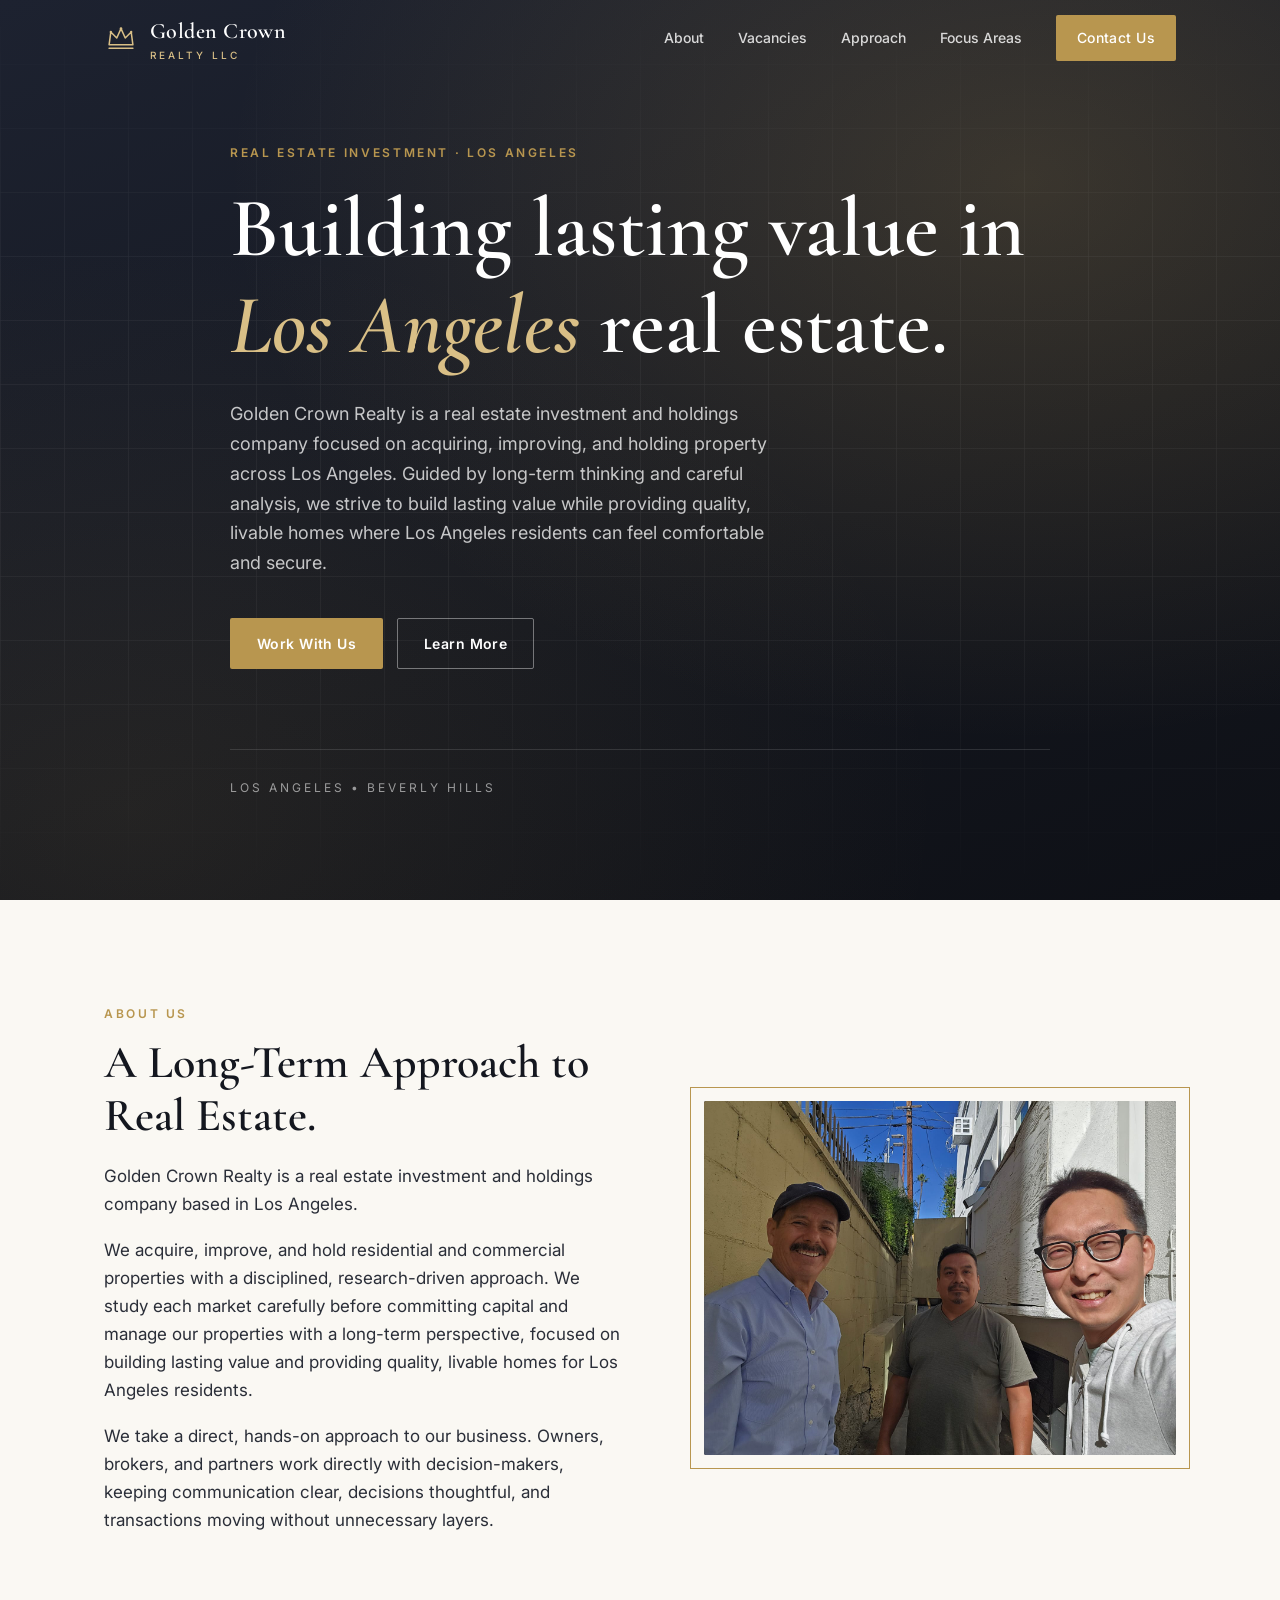
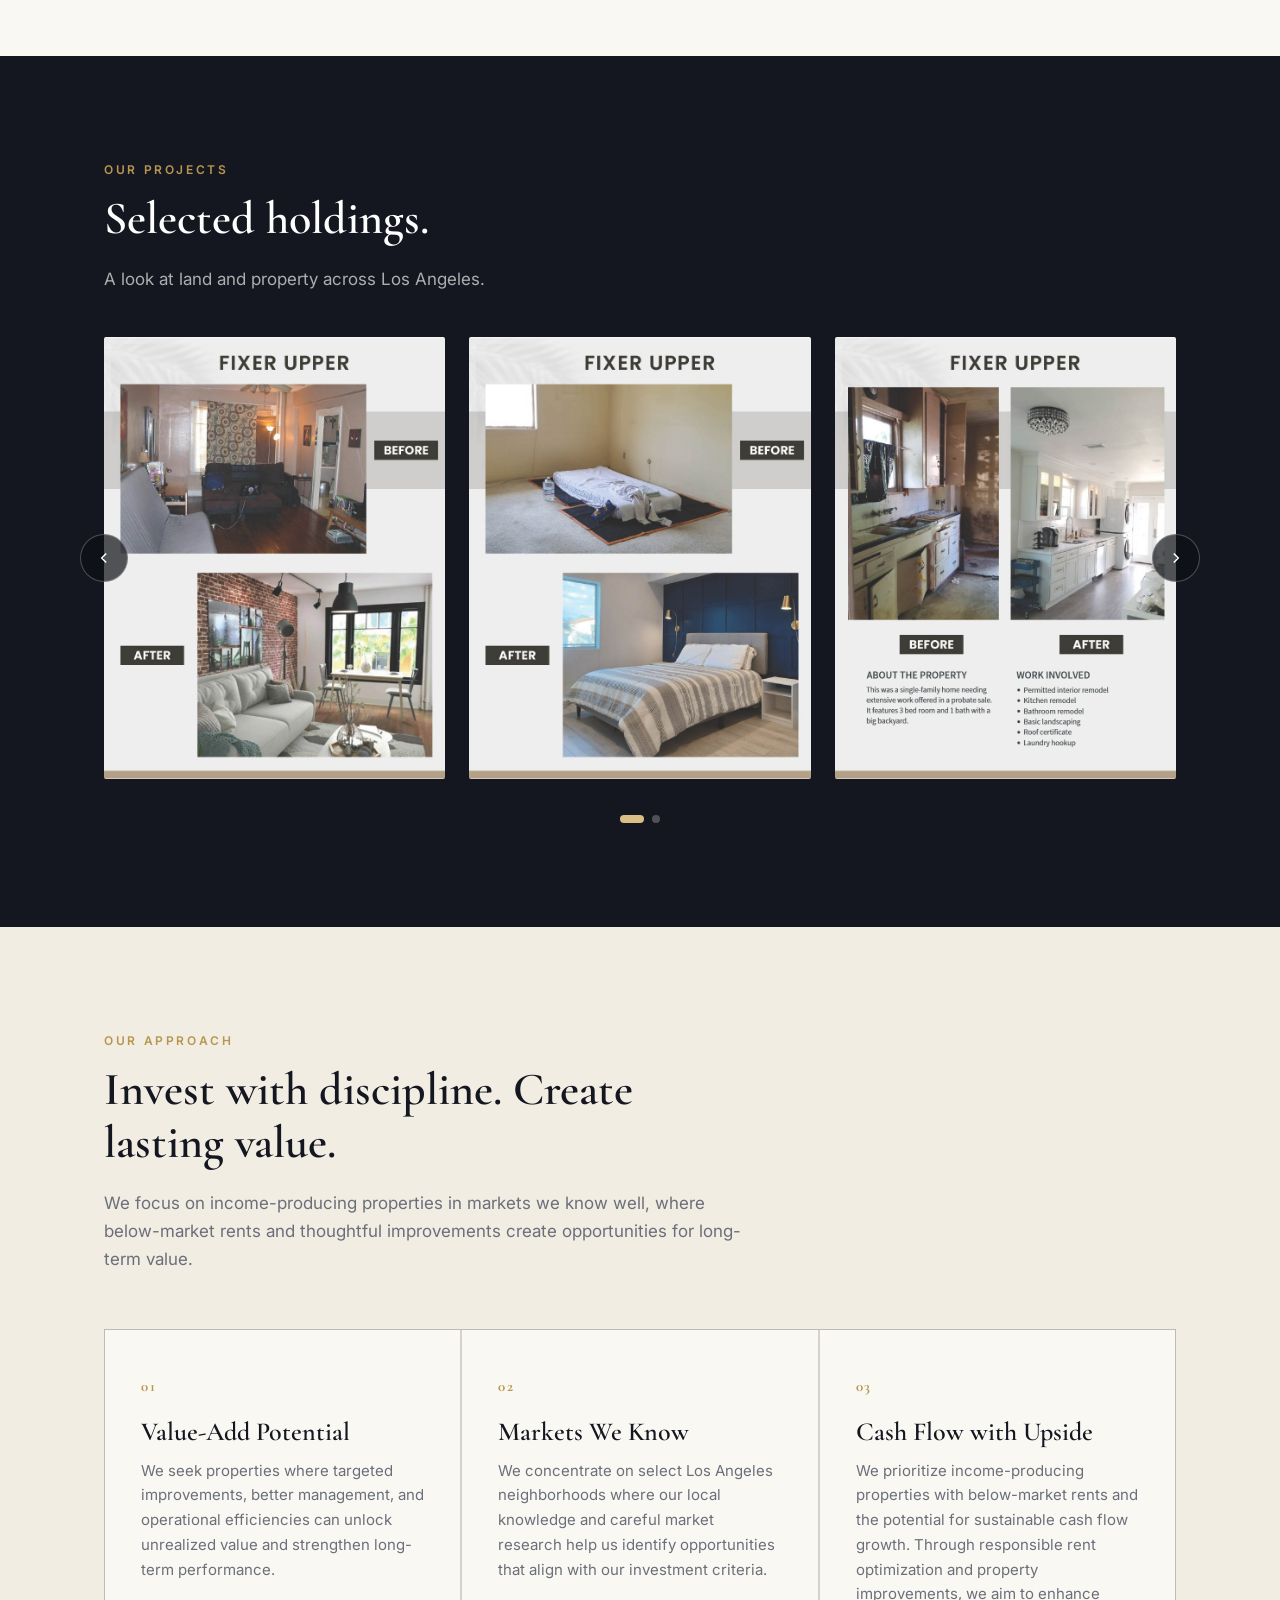
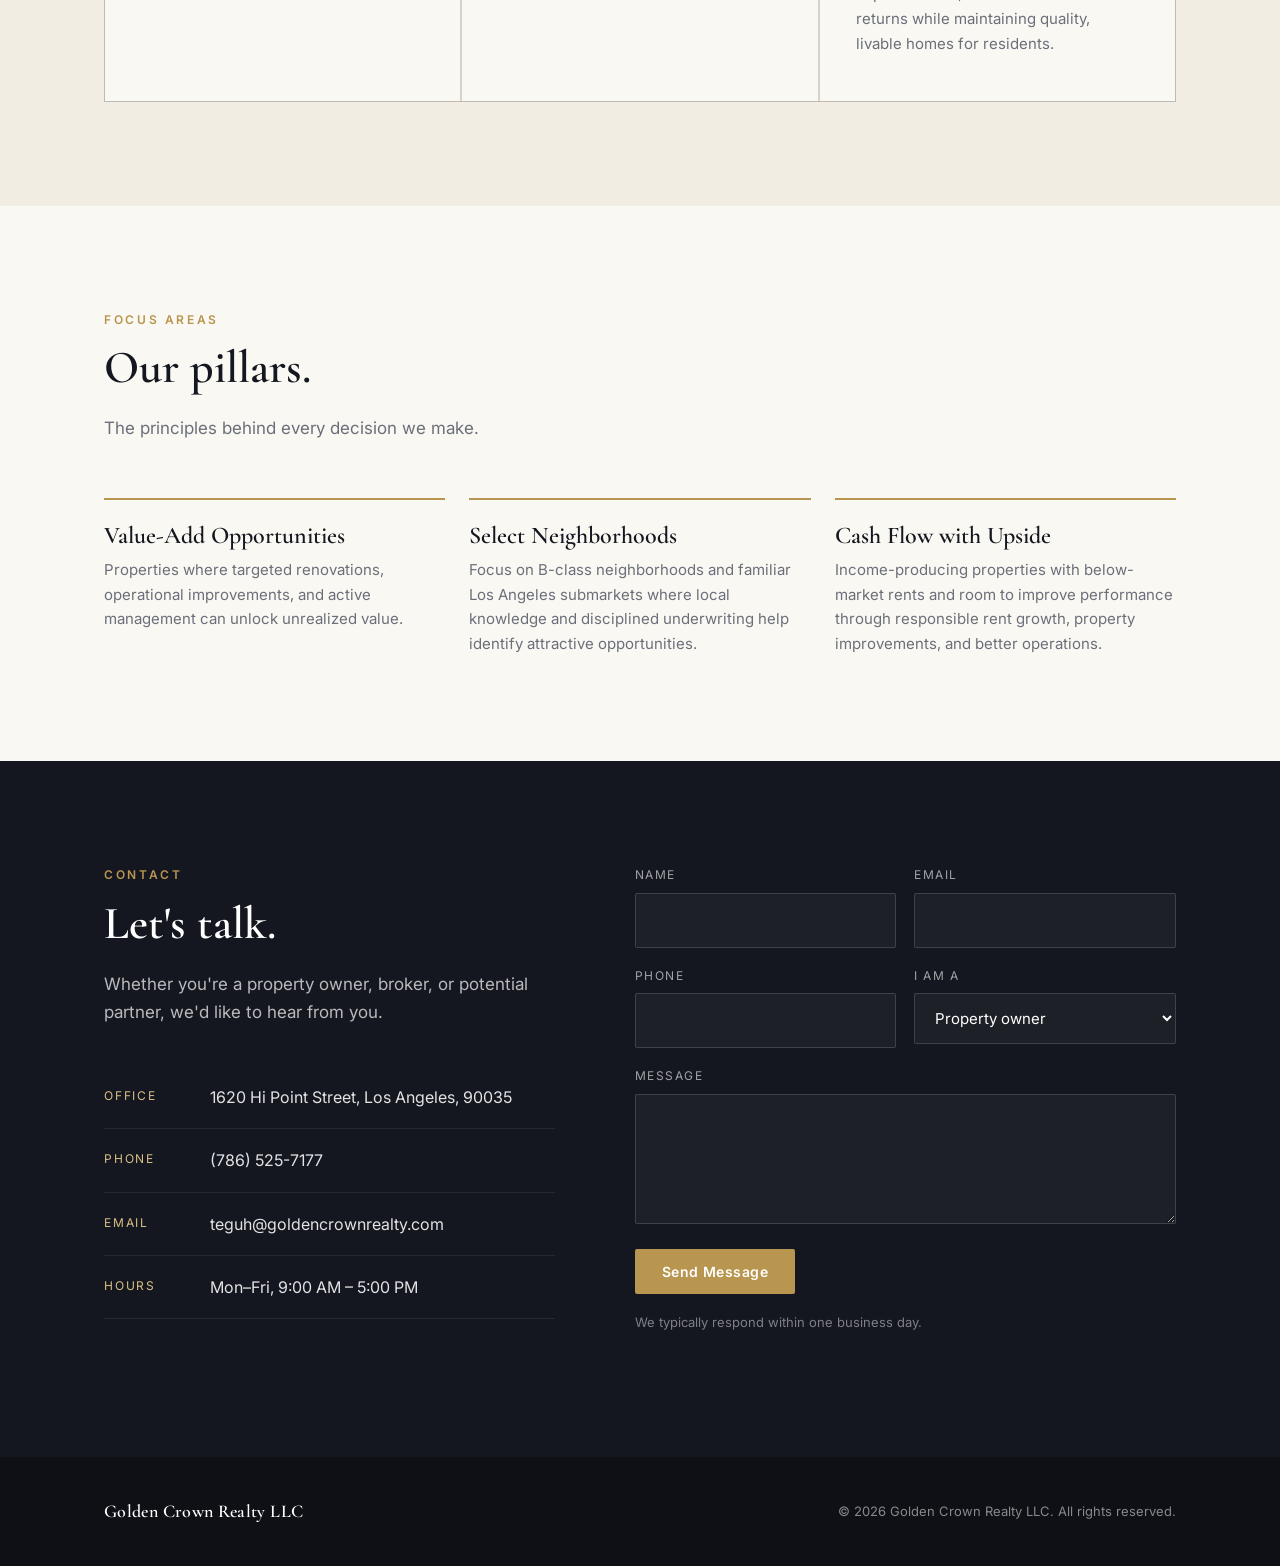
==== commit 24a34dd3: "Connect contact form to Formspree with on-page confirmation Co-Authored-By: Claude Opus 5.5 <noreply" ====
--- a/index.html
+++ b/index.html
@@ -9,6 +9,9 @@
 <link rel="preconnect" href="https://fonts.gstatic.com" crossorigin>
 <link href="https://fonts.googleapis.com/css2?family=Cormorant+Garamond:wght@500;600;700&family=Inter:wght@400;500;600&display=swap" rel="stylesheet">
 <link rel="stylesheet" href="styles.css">
+<link rel="icon" href="favicon.ico" sizes="any">
+<link rel="icon" href="favicon.svg" type="image/svg+xml">
+<link rel="apple-touch-icon" href="apple-touch-icon.png">
 </head>
 <body>
 
@@ -164,13 +167,10 @@
       <div class="info-row"><div class="k">Hours</div><div class="v">Mon&ndash;Fri, 9:00 AM &ndash; 5:00 PM</div></div>
     </div>
 
-    <!--
-      FORM SETUP: static sites can't send email on their own.
-      Easiest options:
-        - Netlify: add  data-netlify="true"  to the <form> tag and host on Netlify. Submissions appear in the Netlify dashboard.
-        - Formspree: sign up free at formspree.io and replace the action URL below with your form endpoint.
-    -->
-    <form class="reveal" action="https://formspree.io/f/YOUR_FORM_ID" method="POST">
+    <!-- Contact form: submissions are sent by Formspree to the inbox set up on the Formspree account. -->
+    <form class="reveal contact-form" action="https://formspree.io/f/mljgqpll" method="POST">
+      <input type="hidden" name="_subject" value="New inquiry from goldencrownrealty.com">
+      <input type="text" name="_gotcha" tabindex="-1" autocomplete="off" style="display:none">
       <div class="row-2">
         <div><label for="name">Name</label><input id="name" name="name" required></div>
         <div><label for="email">Email</label><input id="email" name="email" type="email" required></div>
@@ -190,6 +190,7 @@
       <div><label for="message">Message</label><textarea id="message" name="message" required></textarea></div>
       <button type="submit" class="btn btn-gold">Send Message</button>
       <p class="form-note">We typically respond within one business day.</p>
+      <p class="form-status" role="status" aria-live="polite"></p>
     </form>
   </div>
 </section>
--- a/styles.css
+++ b/styles.css
@@ -154,6 +154,11 @@
   input:focus, select:focus, textarea:focus { outline: none; border-color: var(--gold-light); }
   textarea { min-height: 130px; resize: vertical; }
   form .btn { justify-self: start; }
+  .form-status { font-size: 15px; color: var(--gold-light); min-height: 1px; }
+  .form-status.error { color: #f0a3a3; }
+  .form-sent { padding: 40px 0; }
+  .form-sent h3 { color: #fff; font-size: 30px; margin-bottom: 10px; }
+  .form-sent p { color: rgba(255,255,255,.7); }
   .form-note { font-size: 13px; color: rgba(255,255,255,.45); }
 
   /* ============ Footer ============ */
